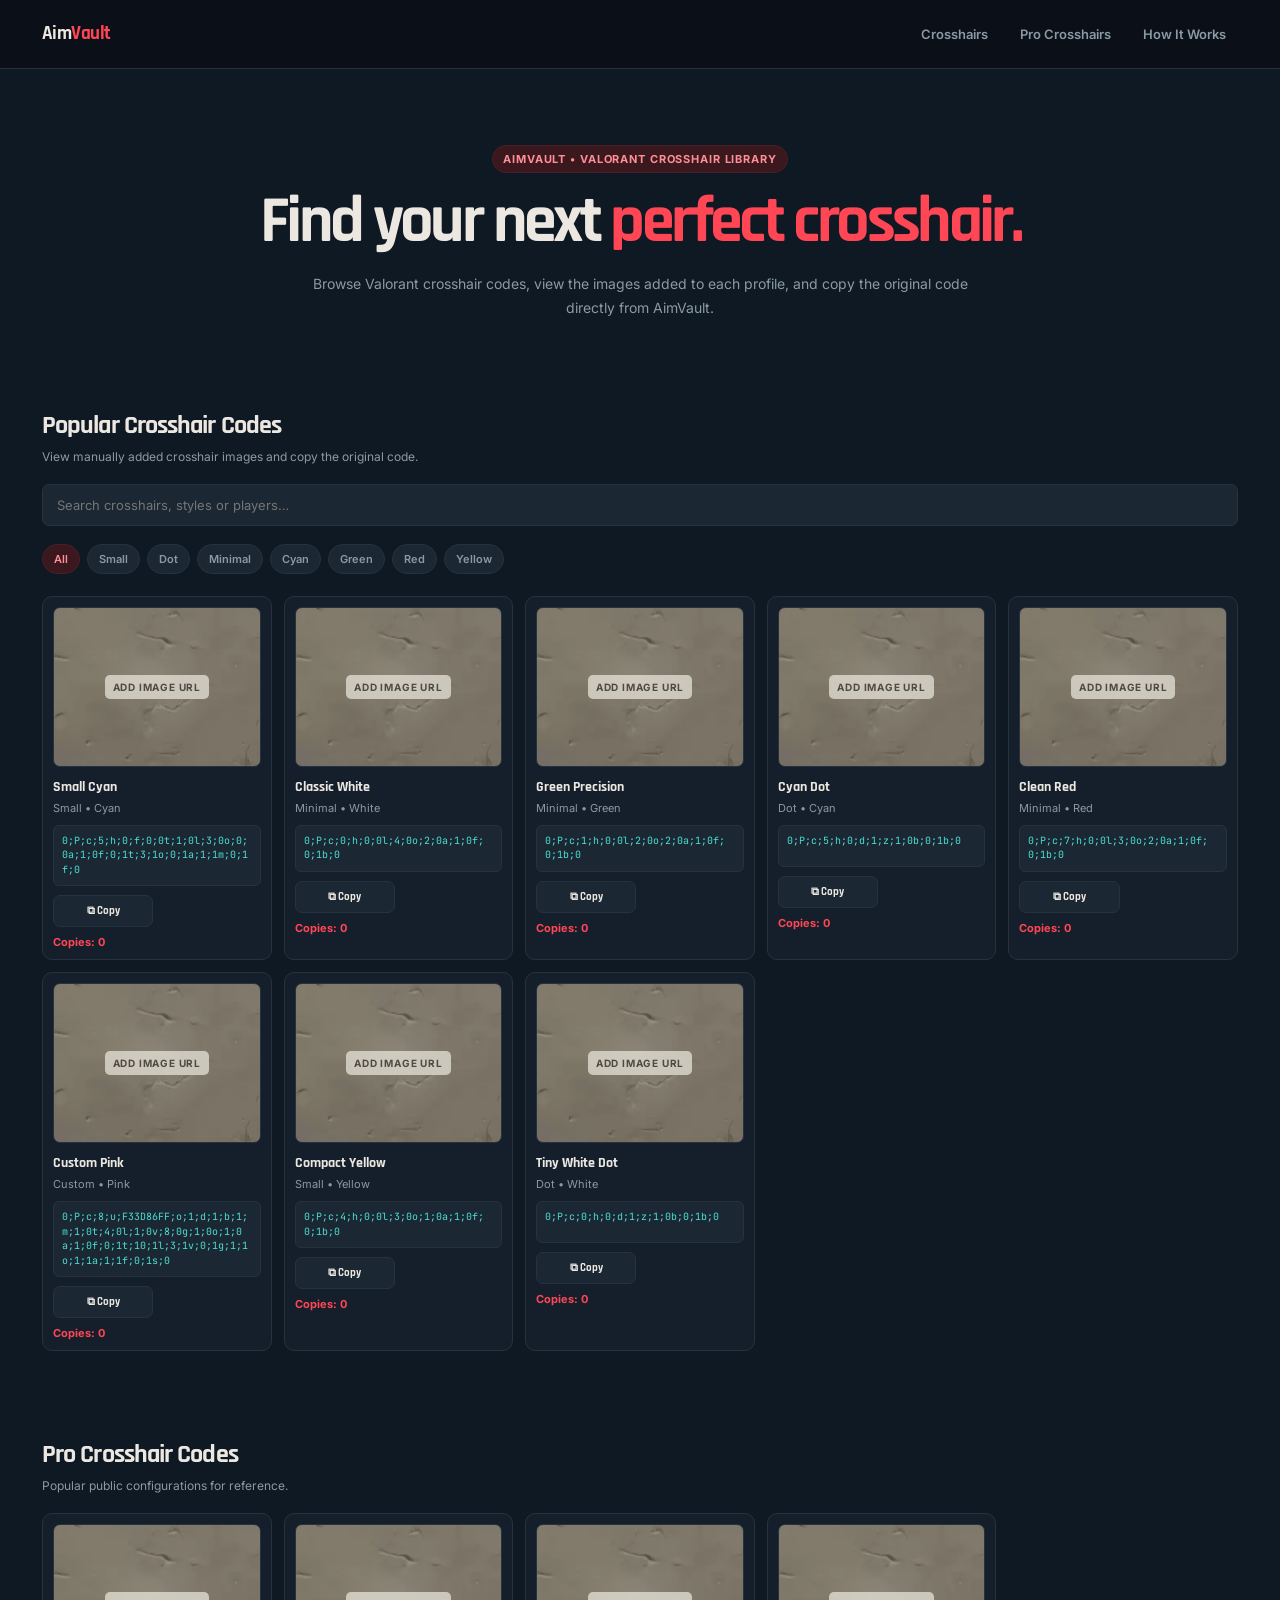
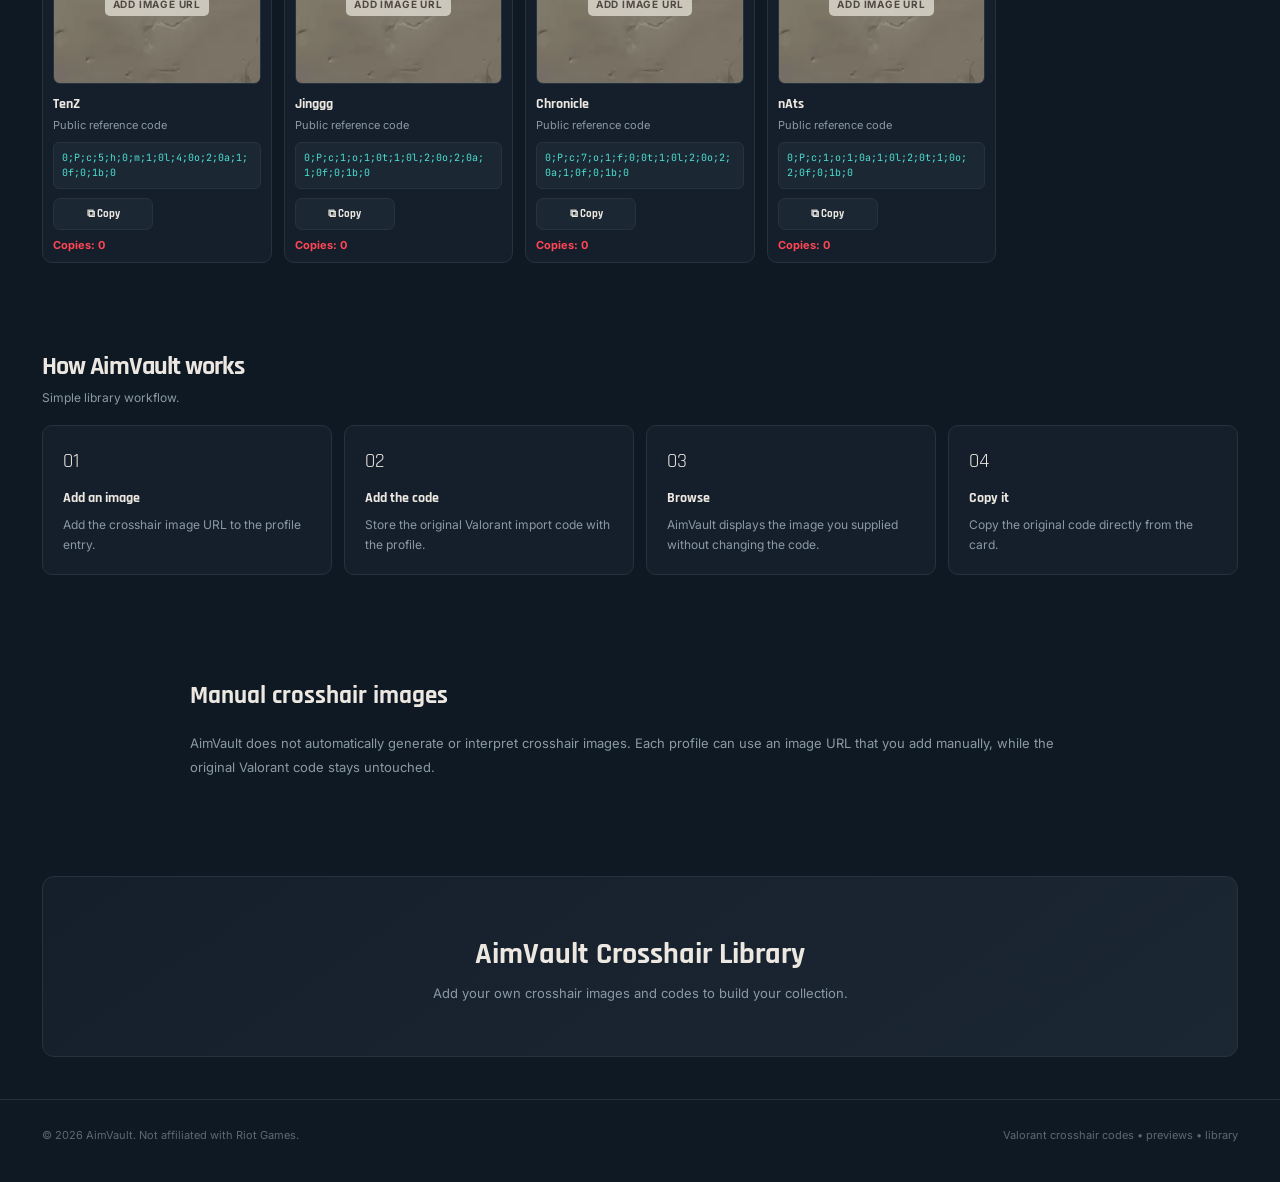
==== index.html @ d398e065 "Add files via upload" ====
<!DOCTYPE html>
<html lang="en">
<head>
<meta charset="UTF-8">
<meta name="viewport" content="width=device-width, initial-scale=1.0">
<title>AimVault — Valorant Crosshair Codes</title>
<meta name="description" content="AimVault — browse Valorant crosshair codes, images and pro crosshair references.">
<meta name="robots" content="index,follow">
<link rel="preconnect" href="https://fonts.googleapis.com">
<link href="https://fonts.googleapis.com/css2?family=Rajdhani:wght@400;500;600;700&family=Inter:wght@400;500;600;700;800&family=JetBrains+Mono:wght@400;500;700&display=swap" rel="stylesheet">
<style>
:root{--bg:#0f1923;--panel:#151f2b;--panel2:#1b2733;--border:#26333f;--text:#ece8e1;--dim:#8a9aa5;--red:#ff4655;--red2:#ff5b68;--redsoft:#3b171e;--green:#4ce0d2}
*{box-sizing:border-box}html{scroll-behavior:smooth}body{margin:0;background:radial-gradient(900px 600px at 10% -10%,#10192a 0%,transparent 55%),var(--bg);color:var(--text);font-family:Rajdhani,sans-serif;line-height:1.5}a{text-decoration:none;color:inherit}.wrap{max-width:1240px;margin:auto;padding:0 22px}
header{position:sticky;top:0;z-index:50;background:rgba(10,15,24,.9);backdrop-filter:blur(14px);border-bottom:1px solid var(--border)}.nav{height:68px;display:flex;align-items:center;justify-content:space-between;gap:20px}.logo{font-weight:800;font-size:19px;letter-spacing:-.03em}.logo span{color:var(--red)}.navlinks{display:flex;gap:8px}.navlinks a{font:600 13px Inter;color:var(--dim);padding:9px 12px;border-radius:7px}.navlinks a:hover{color:var(--text);background:var(--panel)}
.btn{display:inline-flex;align-items:center;justify-content:center;gap:7px;border-radius:7px;padding:10px 15px;font:700 13px Rajdhani;border:1px solid var(--border);cursor:pointer}.btn-red{background:var(--red);color:#fff;border-color:var(--red)}.btn-red:hover{background:var(--red2)}.btn-dark{background:var(--panel2);color:var(--text)}.btn-dark:hover{border-color:#526170}
.hero{padding:76px 0 44px;text-align:center}.eyebrow{display:inline-block;padding:6px 10px;border-radius:999px;background:var(--redsoft);border:1px solid #4a1e26;color:#ff8f97;font:700 11px Inter;text-transform:uppercase;letter-spacing:.08em;margin-bottom:16px}.hero h1{font-size:clamp(38px,6vw,66px);line-height:1.02;letter-spacing:-.055em;margin:0 auto 16px;max-width:900px}.hero h1 span{color:var(--red)}.hero p{max-width:700px;margin:0 auto;color:var(--dim);font:14px/1.7 Inter}
.section{padding:42px 0}.section-head{display:flex;align-items:end;justify-content:space-between;gap:20px;margin-bottom:20px}.section-head h2{font-size:26px;letter-spacing:-.035em;margin:0}.section-head p{margin:4px 0 0;color:var(--dim);font:12px Inter}.panel{background:var(--panel);border:1px solid var(--border);border-radius:10px}

.searchbar{display:flex;gap:10px;margin-bottom:18px}.searchbar input{flex:1;background:var(--panel2);border:1px solid var(--border);color:var(--text);border-radius:7px;padding:12px 14px;font:13px Inter;outline:none}.searchbar input:focus{border-color:#526170}.filters{display:flex;gap:7px;flex-wrap:wrap;margin-bottom:22px}.filter{border:1px solid var(--border);background:var(--panel2);color:var(--dim);border-radius:999px;padding:7px 11px;font:600 11px Inter;cursor:pointer}.filter.active,.filter:hover{background:var(--redsoft);color:#ff8f97;border-color:#4a1e26}.grid{display:grid;grid-template-columns:repeat(5,1fr);gap:12px}.card{padding:10px;min-width:0}.preview{height:160px;border-radius:7px;background-color:#aaa;display:flex;align-items:center;justify-content:center;margin-bottom:10px;position:relative;overflow:hidden;border:1px solid var(--border);background-image:url('default.webp');background-size:cover;background-position:center;background-repeat:repeat}.preview::after{content:'';position:absolute;inset:0;background:radial-gradient(circle at center,rgba(255,255,255,.08),transparent 45%);pointer-events:none}.preview img{position:relative;z-index:1;width:auto;height:auto;max-width:100%;max-height:100%;object-fit:contain;display:block;image-rendering:pixelated;filter:none}.preview .image-placeholder{position:relative;z-index:2;font:700 10px Inter;color:#4f4a43;letter-spacing:.08em;text-transform:uppercase;background:rgba(235,230,220,.72);padding:6px 8px;border-radius:5px}.xhair{position:relative;width:38px;height:38px}.xhair span{position:absolute;background:#fff}.xhair .u{width:3px;height:13px;left:18px;top:0}.xhair .d{width:3px;height:13px;left:18px;bottom:0}.xhair .l{width:13px;height:3px;left:0;top:18px}.xhair .r{width:13px;height:3px;right:0;top:18px}.xhair .dot{display:none;position:absolute;width:5px;height:5px;border-radius:50%;left:16.5px;top:16.5px}.xhair.cyan span{background:#00ffff}.xhair.green span{background:#00ff00}.xhair.red span{background:#ff3344}.xhair.yellow span{background:#ffff00}.xhair.cyan .dot,.xhair.green .dot,.xhair.red .dot,.xhair.yellow .dot{background:currentColor}.xhair.dot .dot{display:block}.xhair.thick span{transform:scale(1.35)}.xhair.circle{border:3px solid #fff;border-radius:50%;width:24px;height:24px}.xhair.circle span{display:none}.card h3{font-size:14px;margin:0 0 3px}.meta{font:11px Inter;color:var(--dim);margin-bottom:10px}.code{display:block;background:var(--panel2);border:1px solid var(--border);border-radius:6px;color:var(--green);font:10px/1.45 JetBrains Mono;padding:8px;min-height:42px;word-break:break-all;margin-bottom:9px}.card-actions{display:grid;grid-template-columns:1fr 1fr;gap:7px}.card-actions button{width:100%;padding:8px 6px;font-size:11px}.copy-count{margin-top:8px;color:var(--red);font:700 11px Inter}.empty{grid-column:1/-1;padding:35px;text-align:center;color:var(--dim)}
.features{display:grid;grid-template-columns:repeat(4,1fr);gap:12px}.feature{padding:20px}.feature-icon{font-size:20px;margin-bottom:12px}.feature h3{font-size:14px;margin:0 0 6px}.feature p{font:12px/1.6 Inter;color:var(--dim);margin:0}.info{max-width:900px;margin:auto;color:var(--dim);font:13px/1.8 Inter}.info h2{color:var(--text);font:700 25px Rajdhani}.final{text-align:center;padding:55px 20px;border:1px solid var(--border);background:linear-gradient(145deg,var(--panel),var(--panel2));border-radius:12px}.final h2{font-size:30px;margin:0 0 8px}.final p{color:var(--dim);font:13px Inter;margin:0}.footer{border-top:1px solid var(--border);padding:28px 0 40px;color:#5a6a75;font:11px Inter}.footer-row{display:flex;justify-content:space-between;gap:20px;flex-wrap:wrap}.toast{position:fixed;bottom:22px;left:50%;transform:translateX(-50%) translateY(20px);background:#111a27;border:1px solid var(--border);padding:10px 14px;border-radius:7px;color:var(--text);font:12px Inter;opacity:0;pointer-events:none;transition:.2s;z-index:100}.toast.show{opacity:1;transform:translateX(-50%) translateY(0)}

@media(max-width:1000px){.grid{grid-template-columns:repeat(3,1fr)}.features{grid-template-columns:repeat(2,1fr)}}@media(max-width:760px){.navlinks{display:none}.grid{grid-template-columns:repeat(2,1fr)}.code-input-row{flex-direction:column}.section{padding:35px 0}}@media(max-width:500px){.wrap{padding:0 14px}.grid,.features{grid-template-columns:1fr}.hero h1{font-size:40px}.card-actions{grid-template-columns:1fr}.parsed-grid{grid-template-columns:1fr}}
</style>
</head>
<body>
<header><div class="wrap nav"><a class="logo" href="./">Aim<span>Vault</span></a><nav class="navlinks"><a href="#crosshairs">Crosshairs</a><a href="#pros">Pro Crosshairs</a><a href="#how">How It Works</a></nav></div></header>
<main>
<section class="hero"><div class="wrap"><div class="eyebrow">AimVault • Valorant Crosshair Library</div><h1>Find your next <span>perfect crosshair.</span></h1><p>Browse Valorant crosshair codes, view the images added to each profile, and copy the original code directly from AimVault.</p></div></section>

<section class="section" id="crosshairs"><div class="wrap"><div class="section-head"><div><h2>Popular Crosshair Codes</h2><p>View manually added crosshair images and copy the original code.</p></div></div><div class="searchbar"><input id="search" type="search" placeholder="Search crosshairs, styles or players…"></div><div class="filters" id="filters"></div><div class="grid" id="crosshairGrid"></div></div></section>
<section class="section" id="pros"><div class="wrap"><div class="section-head"><div><h2>Pro Crosshair Codes</h2><p>Popular public configurations for reference.</p></div></div><div class="grid" id="proGrid"></div></div></section>
<section class="section" id="how"><div class="wrap"><div class="section-head"><div><h2>How AimVault works</h2><p>Simple library workflow.</p></div></div><div class="features"><div class="panel feature"><div class="feature-icon">01</div><h3>Add an image</h3><p>Add the crosshair image URL to the profile entry.</p></div><div class="panel feature"><div class="feature-icon">02</div><h3>Add the code</h3><p>Store the original Valorant import code with the profile.</p></div><div class="panel feature"><div class="feature-icon">03</div><h3>Browse</h3><p>AimVault displays the image you supplied without changing the code.</p></div><div class="panel feature"><div class="feature-icon">04</div><h3>Copy it</h3><p>Copy the original code directly from the card.</p></div></div></div></section>
<section class="section"><div class="wrap"><div class="info"><h2>Manual crosshair images</h2><p>AimVault does not automatically generate or interpret crosshair images. Each profile can use an image URL that you add manually, while the original Valorant code stays untouched.</p></div></div></section>
<section class="section"><div class="wrap"><div class="final"><h2>AimVault Crosshair Library</h2><p>Add your own crosshair images and codes to build your collection.</p></div></div></section>
</main>
<footer class="footer"><div class="wrap footer-row"><div>© <span id="year"></span> AimVault. Not affiliated with Riot Games.</div><div>Valorant crosshair codes • previews • library</div></div></footer> <div class="toast" id="toast"></div>
<script>
const crosshairs=[
{name:'Small Cyan',category:'Small • Cyan',color:'cyan',image:'',code:'0;P;c;5;h;0;f;0;0t;1;0l;3;0o;0;0a;1;0f;0;1t;3;1o;0;1a;1;1m;0;1f;0'},
{name:'Classic White',category:'Minimal • White',color:'white',image:'',code:'0;P;c;0;h;0;0l;4;0o;2;0a;1;0f;0;1b;0'},
{name:'Green Precision',category:'Minimal • Green',color:'green',image:'',code:'0;P;c;1;h;0;0l;2;0o;2;0a;1;0f;0;1b;0'},
{name:'Cyan Dot',category:'Dot • Cyan',color:'cyan',image:'',code:'0;P;c;5;h;0;d;1;z;1;0b;0;1b;0'},
{name:'Clean Red',category:'Minimal • Red',color:'red',image:'',code:'0;P;c;7;h;0;0l;3;0o;2;0a;1;0f;0;1b;0'},
{name:'Custom Pink',category:'Custom • Pink',color:'pink',image:'',code:'0;P;c;8;u;F33D86FF;o;1;d;1;b;1;m;1;0t;4;0l;1;0v;8;0g;1;0o;1;0a;1;0f;0;1t;10;1l;3;1v;0;1g;1;1o;1;1a;1;1f;0;1s;0'},
{name:'Compact Yellow',category:'Small • Yellow',color:'yellow',image:'',code:'0;P;c;4;h;0;0l;3;0o;1;0a;1;0f;0;1b;0'},
{name:'Tiny White Dot',category:'Dot • White',color:'white',image:'',code:'0;P;c;0;h;0;d;1;z;1;0b;0;1b;0'}
];
const pros=[
{name:'TenZ',meta:'Public reference code',color:'cyan',image:'',code:'0;P;c;5;h;0;m;1;0l;4;0o;2;0a;1;0f;0;1b;0'},
{name:'Jinggg',meta:'Public reference code',color:'green',image:'',code:'0;P;c;1;o;1;0t;1;0l;2;0o;2;0a;1;0f;0;1b;0'},
{name:'Chronicle',meta:'Public reference code',color:'white',image:'',code:'0;P;c;7;o;1;f;0;0t;1;0l;2;0o;2;0a;1;0f;0;1b;0'},
{name:'nAts',meta:'Public reference code',color:'green',image:'',code:'0;P;c;1;o;1;0a;1;0l;2;0t;1;0o;2;0f;0;1b;0'}
];
const filters=['All','Small','Dot','Minimal','Cyan','Green','Red','Yellow'];let active='All';
const PREVIEW_BACKGROUND='default.webp';
const COPY_KEY='aimvault-copy-counts-v2';
let copyCounts=JSON.parse(localStorage.getItem(COPY_KEY)||'{}');
function countKey(code){return btoa(unescape(encodeURIComponent(code))).replace(/=+$/,'')}
function miniPreview(item){const img=item.image?`<img src="${item.image}" alt="${item.name} crosshair" loading="lazy" draggable="false">`:`<div class="image-placeholder">Add image URL</div>`;return `<div class="preview">${img}</div>`}
function card(item){const key=countKey(item.code);const count=copyCounts[key]||0;return `<article class="panel card">${miniPreview(item)}<h3>${item.name}</h3><div class="meta">${item.category||item.meta}</div><code class="code">${item.code}</code><div class="card-actions"><button class="btn btn-dark copy" data-code="${encodeURIComponent(item.code)}">⧉ Copy</button></div><div class="copy-count">Copies: ${count}</div></article>`}
function render(){const q=document.getElementById('search').value.toLowerCase();const list=crosshairs.filter(x=>(active==='All'||(x.category+' '+x.color).toLowerCase().includes(active.toLowerCase()))&&(x.name+' '+x.category+' '+x.color).toLowerCase().includes(q));document.getElementById('crosshairGrid').innerHTML=list.length?list.map(card).join(''):'<div class="panel empty">No crosshairs found.</div>';document.getElementById('proGrid').innerHTML=pros.map(card).join('');document.getElementById('filters').innerHTML=filters.map(x=>`<button class="filter ${x===active?'active':''}" data-filter="${x}">${x}</button>`).join('')}
function toast(m){const t=document.getElementById('toast');t.textContent=m;t.classList.add('show');clearTimeout(window.__t);window.__t=setTimeout(()=>t.classList.remove('show'),1600)}
async function copyCode(code){const key=countKey(code);try{await navigator.clipboard.writeText(code);copyCounts[key]=(copyCounts[key]||0)+1;localStorage.setItem(COPY_KEY,JSON.stringify(copyCounts));render();toast('Code copied.')}catch(e){window.prompt('Copy code:',code)}}
document.addEventListener('click',e=>{const f=e.target.closest('[data-filter]');if(f){active=f.dataset.filter;render();return}const c=e.target.closest('.copy');if(c){copyCode(decodeURIComponent(c.dataset.code));return}});
document.getElementById('search').addEventListener('input',render);document.getElementById('year').textContent=new Date().getFullYear();render();
</script>
</body>
</html>
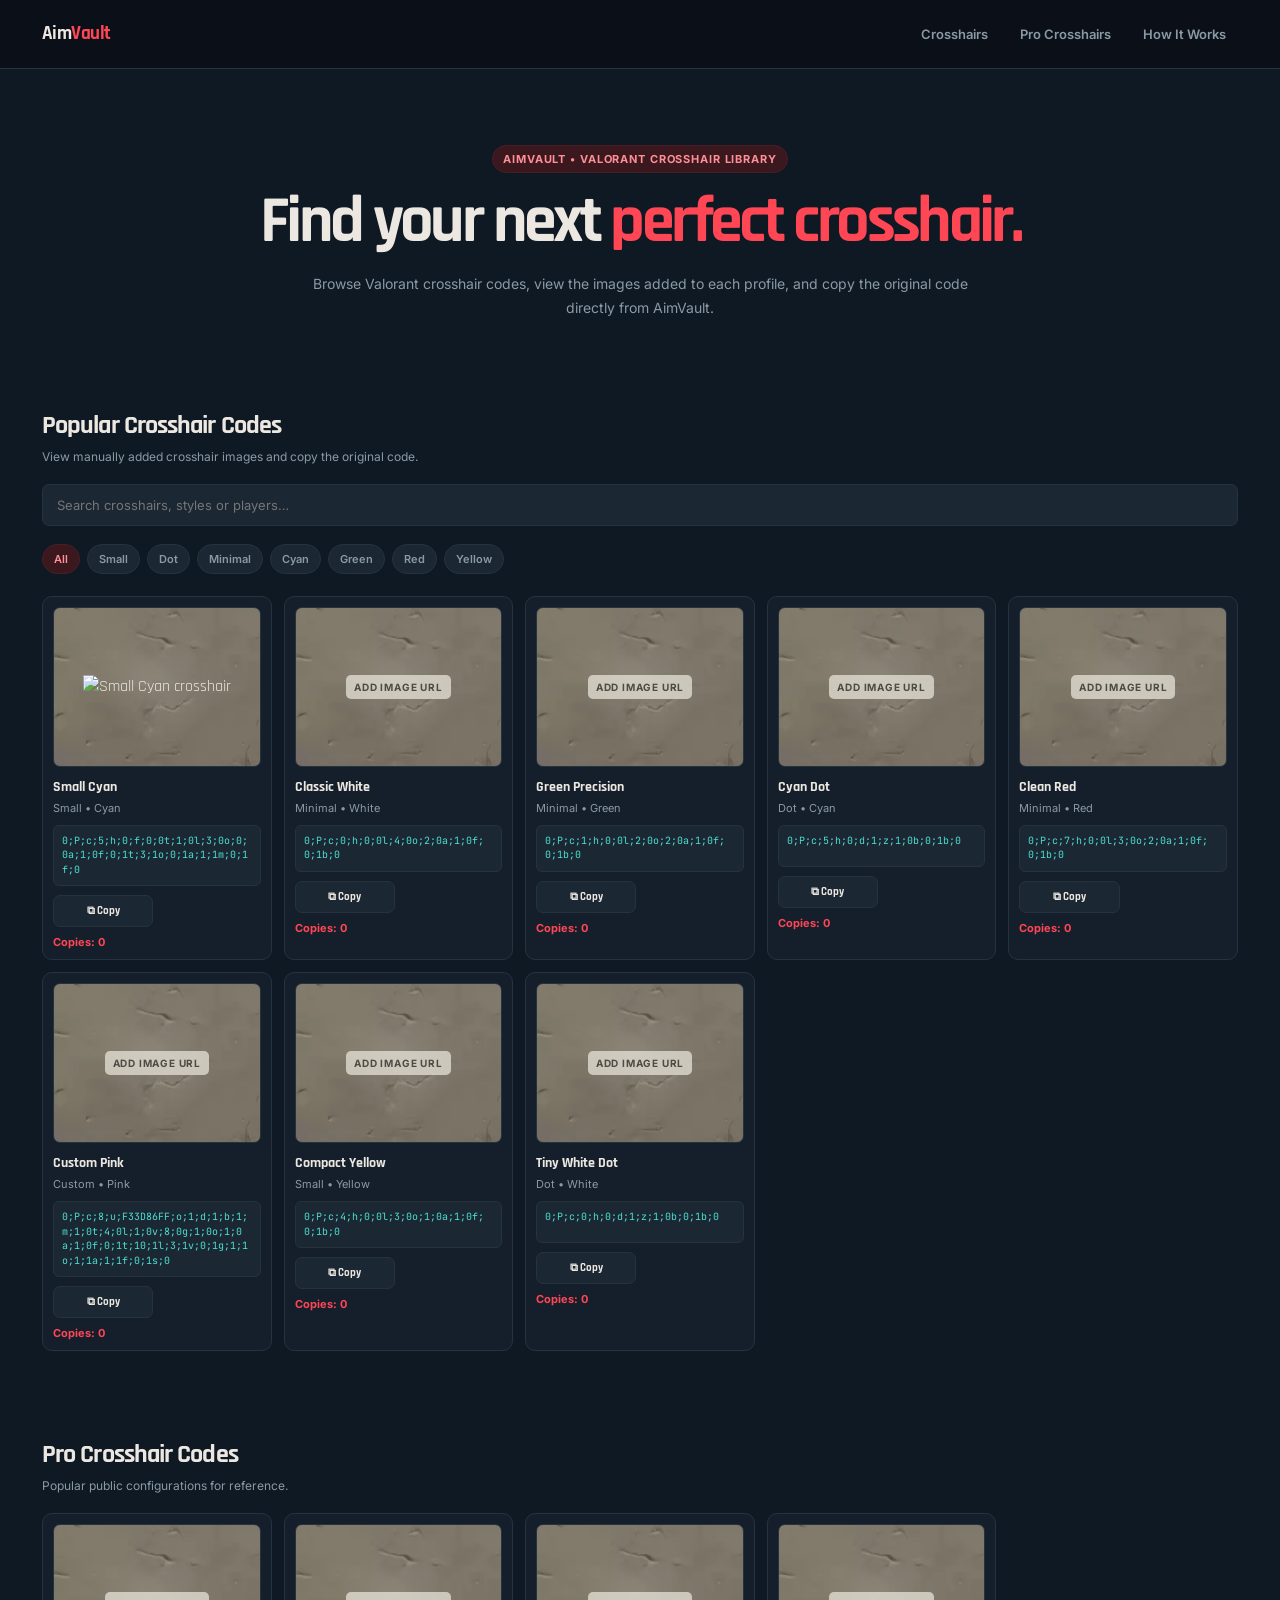
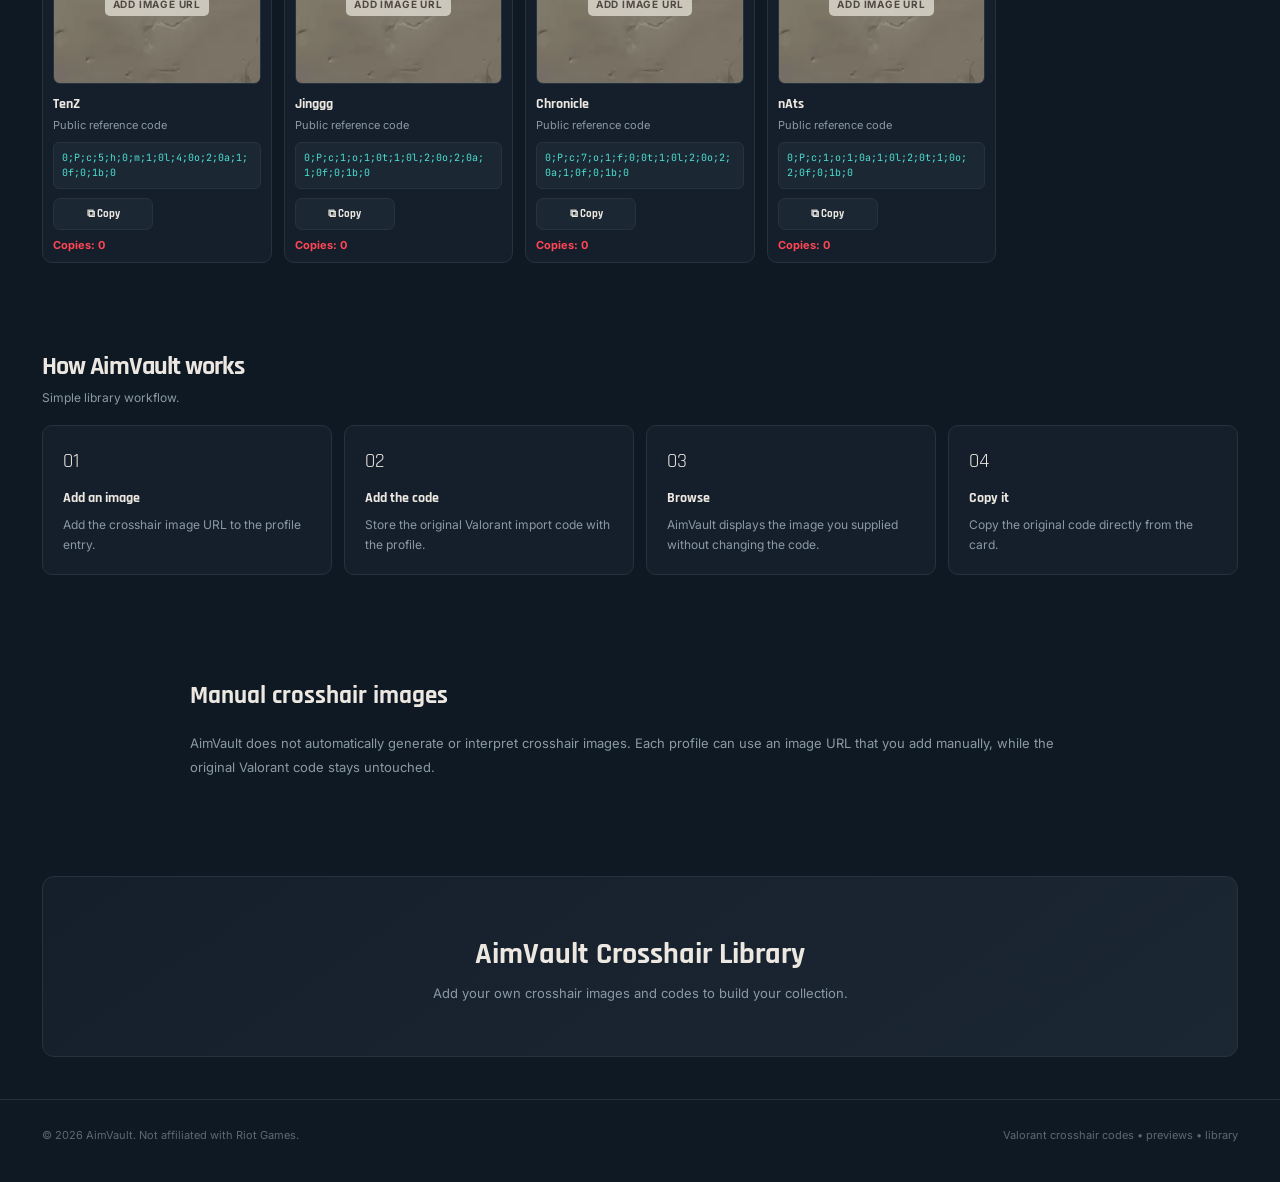
==== commit 6b05ed85: "Update index.html" ====
--- a/index.html
+++ b/index.html
@@ -36,7 +36,7 @@
 <footer class="footer"><div class="wrap footer-row"><div>© <span id="year"></span> AimVault. Not affiliated with Riot Games.</div><div>Valorant crosshair codes • previews • library</div></div></footer> <div class="toast" id="toast"></div>
 <script>
 const crosshairs=[
-{name:'Small Cyan',category:'Small • Cyan',color:'cyan',image:'',code:'0;P;c;5;h;0;f;0;0t;1;0l;3;0o;0;0a;1;0f;0;1t;3;1o;0;1a;1;1m;0;1f;0'},
+{name:'Small Cyan',category:'Small • Cyan',color:'cyan',image:'https://cdn.phototourl.com/free/2026-08-31-8beddda9-408d-4ff3-b5d0-b315f5d99cf5.png',code:'0;P;c;5;h;0;f;0;0t;1;0l;3;0o;0;0a;1;0f;0;1t;3;1o;0;1a;1;1m;0;1f;0'},
 {name:'Classic White',category:'Minimal • White',color:'white',image:'',code:'0;P;c;0;h;0;0l;4;0o;2;0a;1;0f;0;1b;0'},
 {name:'Green Precision',category:'Minimal • Green',color:'green',image:'',code:'0;P;c;1;h;0;0l;2;0o;2;0a;1;0f;0;1b;0'},
 {name:'Cyan Dot',category:'Dot • Cyan',color:'cyan',image:'',code:'0;P;c;5;h;0;d;1;z;1;0b;0;1b;0'},
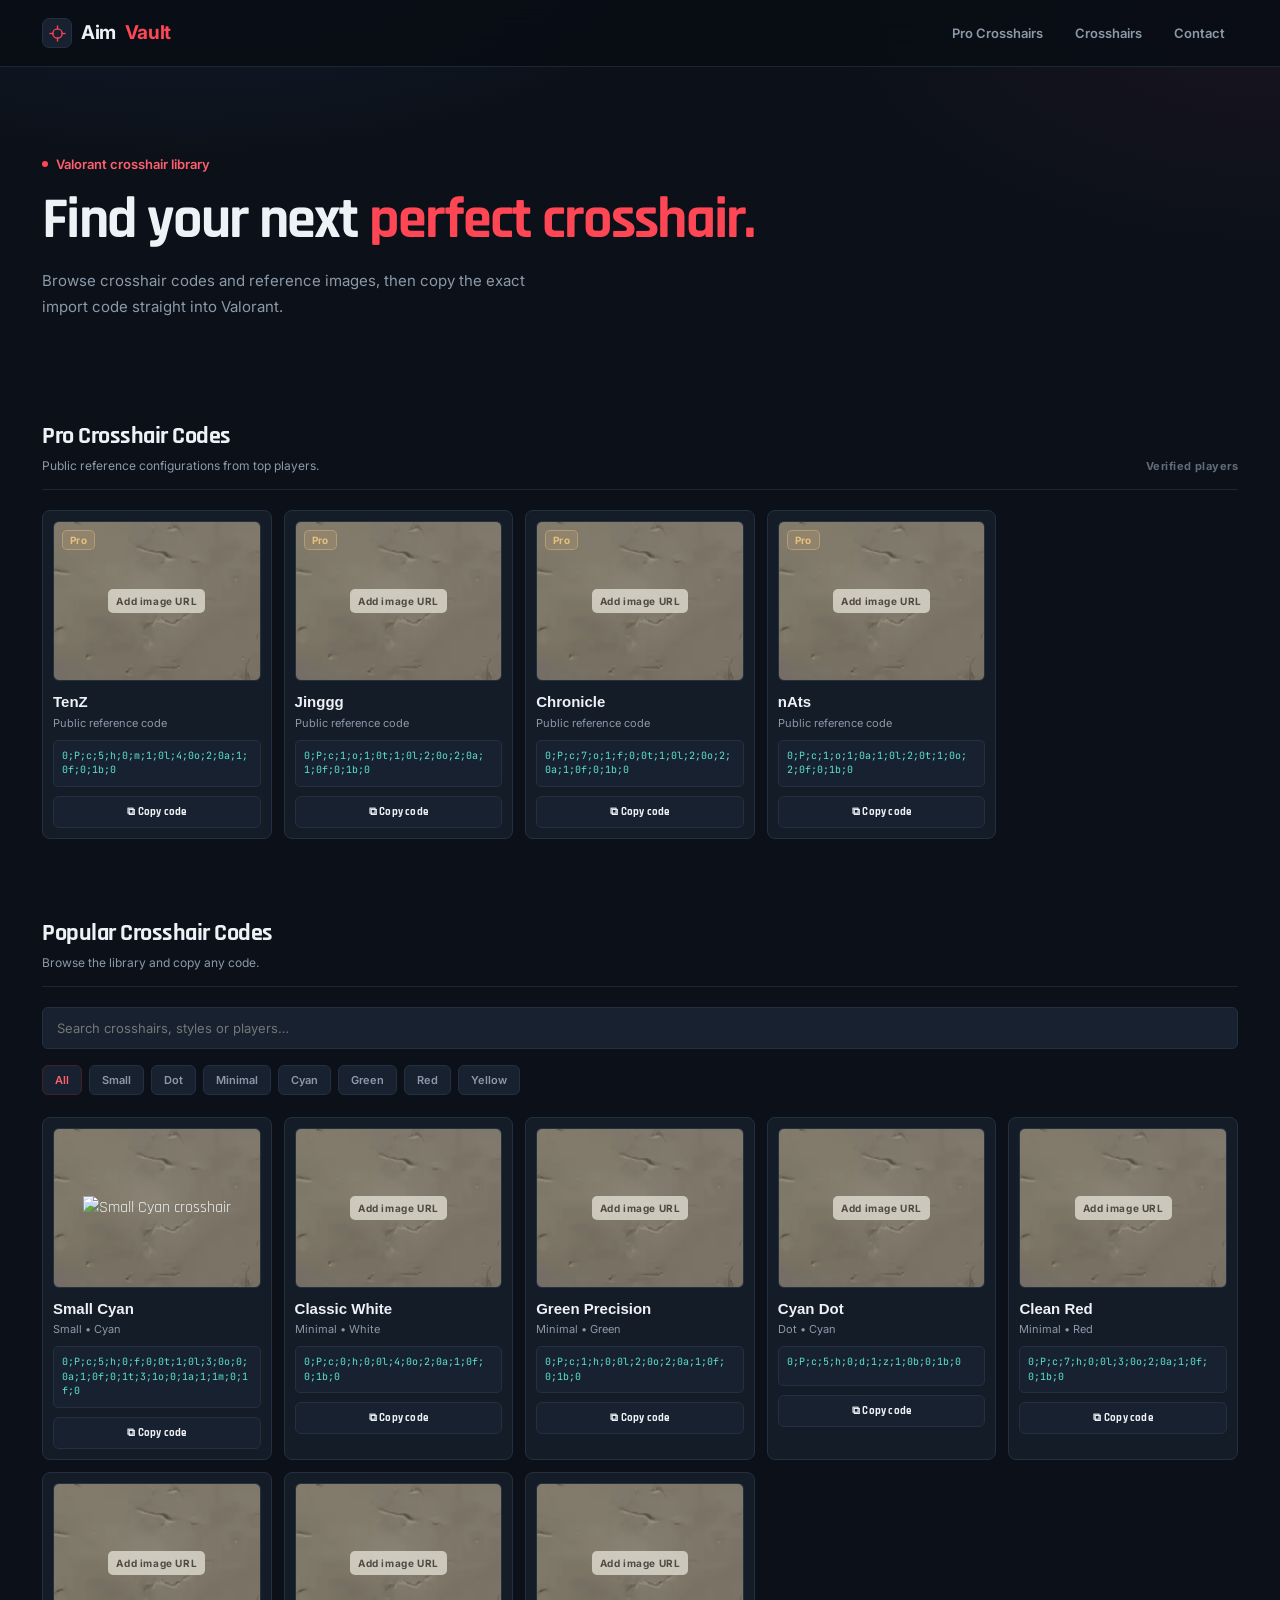
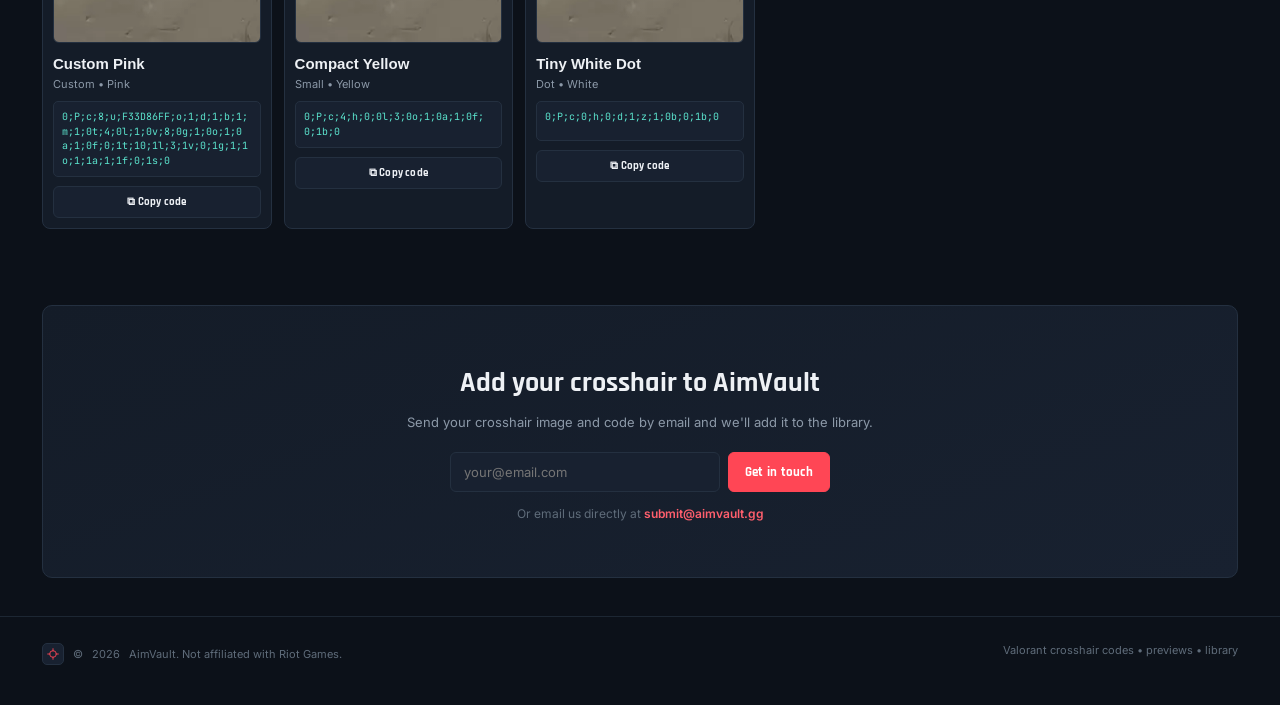
==== commit b2501ca4: "Update index.html" ====
--- a/index.html
+++ b/index.html
@@ -8,32 +8,140 @@
 <meta name="robots" content="index,follow">
 <link rel="preconnect" href="https://fonts.googleapis.com">
 <link href="https://fonts.googleapis.com/css2?family=Rajdhani:wght@400;500;600;700&family=Inter:wght@400;500;600;700;800&family=JetBrains+Mono:wght@400;500;700&display=swap" rel="stylesheet">
+<link rel="icon" type="image/svg+xml" href="data:image/svg+xml,%3Csvg xmlns='http://www.w3.org/2000/svg' viewBox='0 0 40 40'%3E%3Crect width='40' height='40' rx='8' fill='%230c1119'/%3E%3Ccircle cx='20' cy='20' r='11' fill='none' stroke='%23ff4655' stroke-width='2.4'/%3E%3Cline x1='20' y1='2' x2='20' y2='11' stroke='%23ff4655' stroke-width='2.4'/%3E%3Cline x1='20' y1='29' x2='20' y2='38' stroke='%23ff4655' stroke-width='2.4'/%3E%3Cline x1='2' y1='20' x2='11' y2='20' stroke='%23ff4655' stroke-width='2.4'/%3E%3Cline x1='29' y1='20' x2='38' y2='20' stroke='%23ff4655' stroke-width='2.4'/%3E%3C/svg%3E">
 <style>
-:root{--bg:#0f1923;--panel:#151f2b;--panel2:#1b2733;--border:#26333f;--text:#ece8e1;--dim:#8a9aa5;--red:#ff4655;--red2:#ff5b68;--redsoft:#3b171e;--green:#4ce0d2}
-*{box-sizing:border-box}html{scroll-behavior:smooth}body{margin:0;background:radial-gradient(900px 600px at 10% -10%,#10192a 0%,transparent 55%),var(--bg);color:var(--text);font-family:Rajdhani,sans-serif;line-height:1.5}a{text-decoration:none;color:inherit}.wrap{max-width:1240px;margin:auto;padding:0 22px}
-header{position:sticky;top:0;z-index:50;background:rgba(10,15,24,.9);backdrop-filter:blur(14px);border-bottom:1px solid var(--border)}.nav{height:68px;display:flex;align-items:center;justify-content:space-between;gap:20px}.logo{font-weight:800;font-size:19px;letter-spacing:-.03em}.logo span{color:var(--red)}.navlinks{display:flex;gap:8px}.navlinks a{font:600 13px Inter;color:var(--dim);padding:9px 12px;border-radius:7px}.navlinks a:hover{color:var(--text);background:var(--panel)}
-.btn{display:inline-flex;align-items:center;justify-content:center;gap:7px;border-radius:7px;padding:10px 15px;font:700 13px Rajdhani;border:1px solid var(--border);cursor:pointer}.btn-red{background:var(--red);color:#fff;border-color:var(--red)}.btn-red:hover{background:var(--red2)}.btn-dark{background:var(--panel2);color:var(--text)}.btn-dark:hover{border-color:#526170}
-.hero{padding:76px 0 44px;text-align:center}.eyebrow{display:inline-block;padding:6px 10px;border-radius:999px;background:var(--redsoft);border:1px solid #4a1e26;color:#ff8f97;font:700 11px Inter;text-transform:uppercase;letter-spacing:.08em;margin-bottom:16px}.hero h1{font-size:clamp(38px,6vw,66px);line-height:1.02;letter-spacing:-.055em;margin:0 auto 16px;max-width:900px}.hero h1 span{color:var(--red)}.hero p{max-width:700px;margin:0 auto;color:var(--dim);font:14px/1.7 Inter}
-.section{padding:42px 0}.section-head{display:flex;align-items:end;justify-content:space-between;gap:20px;margin-bottom:20px}.section-head h2{font-size:26px;letter-spacing:-.035em;margin:0}.section-head p{margin:4px 0 0;color:var(--dim);font:12px Inter}.panel{background:var(--panel);border:1px solid var(--border);border-radius:10px}
+:root{
+  --bg:#0c1119;
+  --bg2:#0f1622;
+  --panel:#141c28;
+  --panel2:#182130;
+  --border:#243040;
+  --border-soft:#1d2733;
+  --text:#eef1f5;
+  --dim:#8c99a8;
+  --dim2:#5f6c7a;
+  --accent:#ff4655;
+  --accent2:#ff5f6d;
+  --accent-soft:#2d1620;
+  --gold:#e8c07d;
+  --green:#5be3cd;
+}
+*{box-sizing:border-box}
+html{scroll-behavior:smooth}
+body{margin:0;background:
+  radial-gradient(1100px 620px at 15% -8%, #16233a 0%, transparent 55%),
+  radial-gradient(900px 500px at 100% 0%, #1a1420 0%, transparent 50%),
+  var(--bg);
+  color:var(--text);font-family:Rajdhani,sans-serif;line-height:1.5;
+  -webkit-font-smoothing:antialiased;
+}
+a{text-decoration:none;color:inherit}
+.wrap{max-width:1240px;margin:auto;padding:0 22px}
 
-.searchbar{display:flex;gap:10px;margin-bottom:18px}.searchbar input{flex:1;background:var(--panel2);border:1px solid var(--border);color:var(--text);border-radius:7px;padding:12px 14px;font:13px Inter;outline:none}.searchbar input:focus{border-color:#526170}.filters{display:flex;gap:7px;flex-wrap:wrap;margin-bottom:22px}.filter{border:1px solid var(--border);background:var(--panel2);color:var(--dim);border-radius:999px;padding:7px 11px;font:600 11px Inter;cursor:pointer}.filter.active,.filter:hover{background:var(--redsoft);color:#ff8f97;border-color:#4a1e26}.grid{display:grid;grid-template-columns:repeat(5,1fr);gap:12px}.card{padding:10px;min-width:0}.preview{height:160px;border-radius:7px;background-color:#aaa;display:flex;align-items:center;justify-content:center;margin-bottom:10px;position:relative;overflow:hidden;border:1px solid var(--border);background-image:url('default.webp');background-size:cover;background-position:center;background-repeat:repeat}.preview::after{content:'';position:absolute;inset:0;background:radial-gradient(circle at center,rgba(255,255,255,.08),transparent 45%);pointer-events:none}.preview img{position:relative;z-index:1;width:auto;height:auto;max-width:100%;max-height:100%;object-fit:contain;display:block;image-rendering:pixelated;filter:none}.preview .image-placeholder{position:relative;z-index:2;font:700 10px Inter;color:#4f4a43;letter-spacing:.08em;text-transform:uppercase;background:rgba(235,230,220,.72);padding:6px 8px;border-radius:5px}.xhair{position:relative;width:38px;height:38px}.xhair span{position:absolute;background:#fff}.xhair .u{width:3px;height:13px;left:18px;top:0}.xhair .d{width:3px;height:13px;left:18px;bottom:0}.xhair .l{width:13px;height:3px;left:0;top:18px}.xhair .r{width:13px;height:3px;right:0;top:18px}.xhair .dot{display:none;position:absolute;width:5px;height:5px;border-radius:50%;left:16.5px;top:16.5px}.xhair.cyan span{background:#00ffff}.xhair.green span{background:#00ff00}.xhair.red span{background:#ff3344}.xhair.yellow span{background:#ffff00}.xhair.cyan .dot,.xhair.green .dot,.xhair.red .dot,.xhair.yellow .dot{background:currentColor}.xhair.dot .dot{display:block}.xhair.thick span{transform:scale(1.35)}.xhair.circle{border:3px solid #fff;border-radius:50%;width:24px;height:24px}.xhair.circle span{display:none}.card h3{font-size:14px;margin:0 0 3px}.meta{font:11px Inter;color:var(--dim);margin-bottom:10px}.code{display:block;background:var(--panel2);border:1px solid var(--border);border-radius:6px;color:var(--green);font:10px/1.45 JetBrains Mono;padding:8px;min-height:42px;word-break:break-all;margin-bottom:9px}.card-actions{display:grid;grid-template-columns:1fr 1fr;gap:7px}.card-actions button{width:100%;padding:8px 6px;font-size:11px}.copy-count{margin-top:8px;color:var(--red);font:700 11px Inter}.empty{grid-column:1/-1;padding:35px;text-align:center;color:var(--dim)}
-.features{display:grid;grid-template-columns:repeat(4,1fr);gap:12px}.feature{padding:20px}.feature-icon{font-size:20px;margin-bottom:12px}.feature h3{font-size:14px;margin:0 0 6px}.feature p{font:12px/1.6 Inter;color:var(--dim);margin:0}.info{max-width:900px;margin:auto;color:var(--dim);font:13px/1.8 Inter}.info h2{color:var(--text);font:700 25px Rajdhani}.final{text-align:center;padding:55px 20px;border:1px solid var(--border);background:linear-gradient(145deg,var(--panel),var(--panel2));border-radius:12px}.final h2{font-size:30px;margin:0 0 8px}.final p{color:var(--dim);font:13px Inter;margin:0}.footer{border-top:1px solid var(--border);padding:28px 0 40px;color:#5a6a75;font:11px Inter}.footer-row{display:flex;justify-content:space-between;gap:20px;flex-wrap:wrap}.toast{position:fixed;bottom:22px;left:50%;transform:translateX(-50%) translateY(20px);background:#111a27;border:1px solid var(--border);padding:10px 14px;border-radius:7px;color:var(--text);font:12px Inter;opacity:0;pointer-events:none;transition:.2s;z-index:100}.toast.show{opacity:1;transform:translateX(-50%) translateY(0)}
+header{position:sticky;top:0;z-index:50;background:rgba(9,13,20,.86);backdrop-filter:blur(16px);border-bottom:1px solid var(--border-soft)}
+.nav{height:66px;display:flex;align-items:center;justify-content:space-between;gap:20px}
+.logo{display:flex;align-items:center;gap:9px;font-weight:700;font-size:19px;letter-spacing:-.02em;font-family:Inter,sans-serif}
+.logo-mark{width:30px;height:30px;border-radius:7px;background:var(--panel2);border:1px solid var(--border);display:flex;align-items:center;justify-content:center;flex:none}
+.logo em{font-style:normal;color:var(--accent)}
+.navlinks{display:flex;gap:6px}
+.navlinks a{font:600 13px Inter;color:var(--dim);padding:9px 13px;border-radius:6px;transition:color .15s}
+.navlinks a:hover{color:var(--text)}
 
-@media(max-width:1000px){.grid{grid-template-columns:repeat(3,1fr)}.features{grid-template-columns:repeat(2,1fr)}}@media(max-width:760px){.navlinks{display:none}.grid{grid-template-columns:repeat(2,1fr)}.code-input-row{flex-direction:column}.section{padding:35px 0}}@media(max-width:500px){.wrap{padding:0 14px}.grid,.features{grid-template-columns:1fr}.hero h1{font-size:40px}.card-actions{grid-template-columns:1fr}.parsed-grid{grid-template-columns:1fr}}
+.btn{display:inline-flex;align-items:center;justify-content:center;gap:7px;border-radius:6px;padding:10px 16px;font:700 13px Rajdhani;letter-spacing:.02em;border:1px solid var(--border);cursor:pointer;transition:border-color .15s,background .15s}
+.btn-red{background:var(--accent);color:#fff;border-color:var(--accent)}
+.btn-red:hover{background:var(--accent2)}
+.btn-dark{background:var(--panel2);color:var(--text)}
+.btn-dark:hover{border-color:#3a4b5c}
+
+.hero{padding:84px 0 46px}
+.hero-inner{max-width:760px}
+.eyebrow{display:inline-flex;align-items:center;gap:8px;color:var(--accent2);font:600 13px Inter;margin-bottom:18px}
+.eyebrow::before{content:'';width:6px;height:6px;border-radius:50%;background:var(--accent)}
+.hero h1{font-size:clamp(36px,5.2vw,58px);line-height:1.04;letter-spacing:-.03em;margin:0 0 18px;font-weight:700}
+.hero h1 em{font-style:normal;color:var(--accent)}
+.hero p{max-width:520px;color:var(--dim);font:15px/1.7 Inter}
+
+.section{padding:38px 0}
+.section-head{display:flex;align-items:end;justify-content:space-between;gap:20px;margin-bottom:20px;border-bottom:1px solid var(--border-soft);padding-bottom:16px}
+.section-head h2{font-size:24px;letter-spacing:-.02em;margin:0;font-weight:700}
+.section-head p{margin:4px 0 0;color:var(--dim);font:12px Inter}
+.section-tag{font:700 11px Inter;color:var(--dim2);letter-spacing:.04em}
+.panel{background:var(--panel);border:1px solid var(--border);border-radius:8px}
+
+.searchbar{display:flex;gap:10px;margin-bottom:16px}
+.searchbar input{flex:1;background:var(--panel2);border:1px solid var(--border);color:var(--text);border-radius:6px;padding:12px 14px;font:13px Inter;outline:none;transition:border-color .15s}
+.searchbar input:focus{border-color:#3a4b5c}
+.filters{display:flex;gap:7px;flex-wrap:wrap;margin-bottom:22px}
+.filter{border:1px solid var(--border);background:var(--panel2);color:var(--dim);border-radius:6px;padding:7px 12px;font:600 11px Inter;cursor:pointer;transition:border-color .15s,color .15s}
+.filter.active,.filter:hover{color:var(--accent2);border-color:#4a1e26}
+
+.grid{display:grid;grid-template-columns:repeat(5,1fr);gap:12px}
+.card{padding:10px;min-width:0;transition:border-color .15s}
+.card:hover{border-color:#334252}
+.preview{height:160px;border-radius:6px;background-color:#232d3a;display:flex;align-items:center;justify-content:center;margin-bottom:10px;position:relative;overflow:hidden;border:1px solid var(--border);background-image:url('default.webp');background-size:cover;background-position:center;background-repeat:repeat}
+.preview::after{content:'';position:absolute;inset:0;background:radial-gradient(circle at center,rgba(255,255,255,.06),transparent 45%);pointer-events:none}
+.preview img{position:relative;z-index:1;width:auto;height:auto;max-width:100%;max-height:100%;object-fit:contain;display:block;image-rendering:pixelated;filter:none}
+.preview .image-placeholder{position:relative;z-index:2;font:700 10px Inter;color:#4f4a43;letter-spacing:.06em;background:rgba(235,230,220,.72);padding:6px 8px;border-radius:5px}
+.badge-pro{position:absolute;top:8px;left:8px;z-index:2;background:rgba(232,192,125,.14);border:1px solid rgba(232,192,125,.4);color:var(--gold);font:700 10px Inter;padding:3px 7px;border-radius:5px;letter-spacing:.03em}
+.card h3{font-size:15px;margin:0 0 2px;font-weight:600}
+.meta{font:11px Inter;color:var(--dim);margin-bottom:10px}
+.code{display:block;background:var(--panel2);border:1px solid var(--border);border-radius:5px;color:var(--green);font:10px/1.45 JetBrains Mono;padding:8px;min-height:40px;word-break:break-all;margin-bottom:9px}
+.card-actions{display:grid;grid-template-columns:1fr;gap:7px}
+.card-actions button{width:100%;padding:8px 6px;font-size:11px}
+.empty{grid-column:1/-1;padding:35px;text-align:center;color:var(--dim)}
+
+.final{text-align:center;padding:56px 24px;border:1px solid var(--border);background:linear-gradient(160deg,var(--panel) 0%,var(--panel2) 100%);border-radius:10px}
+.final h2{font-size:28px;margin:0 0 10px;font-weight:700}
+.final p{color:var(--dim);font:13px Inter;margin:0 0 22px}
+.final-form{display:flex;gap:8px;max-width:380px;margin:0 auto;justify-content:center}
+.final-form input{flex:1;background:var(--panel2);border:1px solid var(--border);color:var(--text);border-radius:6px;padding:11px 13px;font:13px Inter;outline:none;transition:border-color .15s}
+.final-form input:focus{border-color:#3a4b5c}
+.contact-note{margin-top:14px;color:var(--dim2);font:12px Inter}
+.contact-note a{color:var(--accent2);font-weight:600}
+
+.footer{border-top:1px solid var(--border-soft);padding:26px 0 40px;color:var(--dim2);font:11px Inter}
+.footer-row{display:flex;justify-content:space-between;gap:20px;flex-wrap:wrap}
+
+.toast{position:fixed;bottom:22px;left:50%;transform:translateX(-50%) translateY(20px);background:#111a27;border:1px solid var(--border);padding:10px 14px;border-radius:7px;color:var(--text);font:12px Inter;opacity:0;pointer-events:none;transition:.2s;z-index:100}
+.toast.show{opacity:1;transform:translateX(-50%) translateY(0)}
+
+@media(max-width:1000px){.grid{grid-template-columns:repeat(3,1fr)}.features{grid-template-columns:repeat(2,1fr)}}
+@media(max-width:760px){.navlinks{display:none}.grid{grid-template-columns:repeat(2,1fr)}.section{padding:30px 0}}
+@media(max-width:500px){.wrap{padding:0 14px}.grid,.features{grid-template-columns:1fr}.hero h1{font-size:36px}}
 </style>
 </head>
 <body>
-<header><div class="wrap nav"><a class="logo" href="./">Aim<span>Vault</span></a><nav class="navlinks"><a href="#crosshairs">Crosshairs</a><a href="#pros">Pro Crosshairs</a><a href="#how">How It Works</a></nav></div></header>
+<header><div class="wrap nav"><a class="logo" href="./"><span class="logo-mark"><svg width="17" height="17" viewBox="0 0 40 40" fill="none" xmlns="http://www.w3.org/2000/svg"><circle cx="20" cy="20" r="11" stroke="#ff4655" stroke-width="3"/><line x1="20" y1="1" x2="20" y2="11" stroke="#ff4655" stroke-width="3"/><line x1="20" y1="29" x2="20" y2="39" stroke="#ff4655" stroke-width="3"/><line x1="1" y1="20" x2="11" y2="20" stroke="#ff4655" stroke-width="3"/><line x1="29" y1="20" x2="39" y2="20" stroke="#ff4655" stroke-width="3"/></svg></span>Aim<em>Vault</em></a><nav class="navlinks"><a href="#pros">Pro Crosshairs</a><a href="#crosshairs">Crosshairs</a><a href="#contact">Contact</a></nav></div></header>
 <main>
-<section class="hero"><div class="wrap"><div class="eyebrow">AimVault • Valorant Crosshair Library</div><h1>Find your next <span>perfect crosshair.</span></h1><p>Browse Valorant crosshair codes, view the images added to each profile, and copy the original code directly from AimVault.</p></div></section>
+<section class="hero"><div class="wrap"><div class="hero-inner">
+<div class="eyebrow">Valorant crosshair library</div>
+<h1>Find your next <em>perfect crosshair.</em></h1>
+<p>Browse crosshair codes and reference images, then copy the exact import code straight into Valorant.</p>
+</div></div></section>
 
-<section class="section" id="crosshairs"><div class="wrap"><div class="section-head"><div><h2>Popular Crosshair Codes</h2><p>View manually added crosshair images and copy the original code.</p></div></div><div class="searchbar"><input id="search" type="search" placeholder="Search crosshairs, styles or players…"></div><div class="filters" id="filters"></div><div class="grid" id="crosshairGrid"></div></div></section>
-<section class="section" id="pros"><div class="wrap"><div class="section-head"><div><h2>Pro Crosshair Codes</h2><p>Popular public configurations for reference.</p></div></div><div class="grid" id="proGrid"></div></div></section>
-<section class="section" id="how"><div class="wrap"><div class="section-head"><div><h2>How AimVault works</h2><p>Simple library workflow.</p></div></div><div class="features"><div class="panel feature"><div class="feature-icon">01</div><h3>Add an image</h3><p>Add the crosshair image URL to the profile entry.</p></div><div class="panel feature"><div class="feature-icon">02</div><h3>Add the code</h3><p>Store the original Valorant import code with the profile.</p></div><div class="panel feature"><div class="feature-icon">03</div><h3>Browse</h3><p>AimVault displays the image you supplied without changing the code.</p></div><div class="panel feature"><div class="feature-icon">04</div><h3>Copy it</h3><p>Copy the original code directly from the card.</p></div></div></div></section>
-<section class="section"><div class="wrap"><div class="info"><h2>Manual crosshair images</h2><p>AimVault does not automatically generate or interpret crosshair images. Each profile can use an image URL that you add manually, while the original Valorant code stays untouched.</p></div></div></section>
-<section class="section"><div class="wrap"><div class="final"><h2>AimVault Crosshair Library</h2><p>Add your own crosshair images and codes to build your collection.</p></div></div></section>
+<section class="section" id="pros"><div class="wrap">
+<div class="section-head"><div><h2>Pro Crosshair Codes</h2><p>Public reference configurations from top players.</p></div><span class="section-tag">Verified players</span></div>
+<div class="grid" id="proGrid"></div>
+</div></section>
+
+<section class="section" id="crosshairs"><div class="wrap">
+<div class="section-head"><div><h2>Popular Crosshair Codes</h2><p>Browse the library and copy any code.</p></div></div>
+<div class="searchbar"><input id="search" type="search" placeholder="Search crosshairs, styles or players…"></div>
+<div class="filters" id="filters"></div>
+<div class="grid" id="crosshairGrid"></div>
+</div></section>
+
+<section class="section" id="contact"><div class="wrap"><div class="final">
+<h2>Add your crosshair to AimVault</h2>
+<p>Send your crosshair image and code by email and we'll add it to the library.</p>
+<form class="final-form" onsubmit="event.preventDefault();window.location.href='mailto:submit@aimvault.gg?subject=Crosshair%20submission';">
+<input type="email" placeholder="your@email.com" required>
+<button type="submit" class="btn btn-red">Get in touch</button>
+</form>
+<div class="contact-note">Or email us directly at <a href="mailto:submit@aimvault.gg">submit@aimvault.gg</a></div>
+</div></div></section>
 </main>
-<footer class="footer"><div class="wrap footer-row"><div>© <span id="year"></span> AimVault. Not affiliated with Riot Games.</div><div>Valorant crosshair codes • previews • library</div></div></footer> <div class="toast" id="toast"></div>
+<footer class="footer"><div class="wrap footer-row"><div style="display:flex;align-items:center;gap:9px"><span class="logo-mark" style="width:22px;height:22px;border-radius:5px"><svg width="12" height="12" viewBox="0 0 40 40" fill="none" xmlns="http://www.w3.org/2000/svg"><circle cx="20" cy="20" r="11" stroke="#ff4655" stroke-width="3"/><line x1="20" y1="1" x2="20" y2="11" stroke="#ff4655" stroke-width="3"/><line x1="20" y1="29" x2="20" y2="39" stroke="#ff4655" stroke-width="3"/><line x1="1" y1="20" x2="11" y2="20" stroke="#ff4655" stroke-width="3"/><line x1="29" y1="20" x2="39" y2="20" stroke="#ff4655" stroke-width="3"/></svg></span>© <span id="year"></span> AimVault. Not affiliated with Riot Games.</div><div>Valorant crosshair codes • previews • library</div></div></footer> <div class="toast" id="toast"></div>
 <script>
 const crosshairs=[
 {name:'Small Cyan',category:'Small • Cyan',color:'cyan',image:'https://cdn.phototourl.com/free/2026-08-31-8beddda9-408d-4ff3-b5d0-b315f5d99cf5.png',code:'0;P;c;5;h;0;f;0;0t;1;0l;3;0o;0;0a;1;0f;0;1t;3;1o;0;1a;1;1m;0;1f;0'},
@@ -52,15 +160,11 @@
 {name:'nAts',meta:'Public reference code',color:'green',image:'',code:'0;P;c;1;o;1;0a;1;0l;2;0t;1;0o;2;0f;0;1b;0'}
 ];
 const filters=['All','Small','Dot','Minimal','Cyan','Green','Red','Yellow'];let active='All';
-const PREVIEW_BACKGROUND='default.webp';
-const COPY_KEY='aimvault-copy-counts-v2';
-let copyCounts=JSON.parse(localStorage.getItem(COPY_KEY)||'{}');
-function countKey(code){return btoa(unescape(encodeURIComponent(code))).replace(/=+$/,'')}
-function miniPreview(item){const img=item.image?`<img src="${item.image}" alt="${item.name} crosshair" loading="lazy" draggable="false">`:`<div class="image-placeholder">Add image URL</div>`;return `<div class="preview">${img}</div>`}
-function card(item){const key=countKey(item.code);const count=copyCounts[key]||0;return `<article class="panel card">${miniPreview(item)}<h3>${item.name}</h3><div class="meta">${item.category||item.meta}</div><code class="code">${item.code}</code><div class="card-actions"><button class="btn btn-dark copy" data-code="${encodeURIComponent(item.code)}">⧉ Copy</button></div><div class="copy-count">Copies: ${count}</div></article>`}
-function render(){const q=document.getElementById('search').value.toLowerCase();const list=crosshairs.filter(x=>(active==='All'||(x.category+' '+x.color).toLowerCase().includes(active.toLowerCase()))&&(x.name+' '+x.category+' '+x.color).toLowerCase().includes(q));document.getElementById('crosshairGrid').innerHTML=list.length?list.map(card).join(''):'<div class="panel empty">No crosshairs found.</div>';document.getElementById('proGrid').innerHTML=pros.map(card).join('');document.getElementById('filters').innerHTML=filters.map(x=>`<button class="filter ${x===active?'active':''}" data-filter="${x}">${x}</button>`).join('')}
+function miniPreview(item,isPro){const img=item.image?`<img src="${item.image}" alt="${item.name} crosshair" loading="lazy" draggable="false">`:`<div class="image-placeholder">Add image URL</div>`;const badge=isPro?'<div class="badge-pro">Pro</div>':'';return `<div class="preview">${badge}${img}</div>`}
+function card(item,isPro){return `<article class="panel card">${miniPreview(item,isPro)}<h3>${item.name}</h3><div class="meta">${item.category||item.meta}</div><code class="code">${item.code}</code><div class="card-actions"><button class="btn btn-dark copy" data-code="${encodeURIComponent(item.code)}">⧉ Copy code</button></div></article>`}
+function render(){const q=document.getElementById('search').value.toLowerCase();const list=crosshairs.filter(x=>(active==='All'||(x.category+' '+x.color).toLowerCase().includes(active.toLowerCase()))&&(x.name+' '+x.category+' '+x.color).toLowerCase().includes(q));document.getElementById('crosshairGrid').innerHTML=list.length?list.map(x=>card(x,false)).join(''):'<div class="panel empty">No crosshairs found.</div>';document.getElementById('proGrid').innerHTML=pros.map(x=>card(x,true)).join('');document.getElementById('filters').innerHTML=filters.map(x=>`<button class="filter ${x===active?'active':''}" data-filter="${x}">${x}</button>`).join('')}
 function toast(m){const t=document.getElementById('toast');t.textContent=m;t.classList.add('show');clearTimeout(window.__t);window.__t=setTimeout(()=>t.classList.remove('show'),1600)}
-async function copyCode(code){const key=countKey(code);try{await navigator.clipboard.writeText(code);copyCounts[key]=(copyCounts[key]||0)+1;localStorage.setItem(COPY_KEY,JSON.stringify(copyCounts));render();toast('Code copied.')}catch(e){window.prompt('Copy code:',code)}}
+async function copyCode(code){try{await navigator.clipboard.writeText(code);toast('Code copied.')}catch(e){window.prompt('Copy code:',code)}}
 document.addEventListener('click',e=>{const f=e.target.closest('[data-filter]');if(f){active=f.dataset.filter;render();return}const c=e.target.closest('.copy');if(c){copyCode(decodeURIComponent(c.dataset.code));return}});
 document.getElementById('search').addEventListener('input',render);document.getElementById('year').textContent=new Date().getFullYear();render();
 </script>
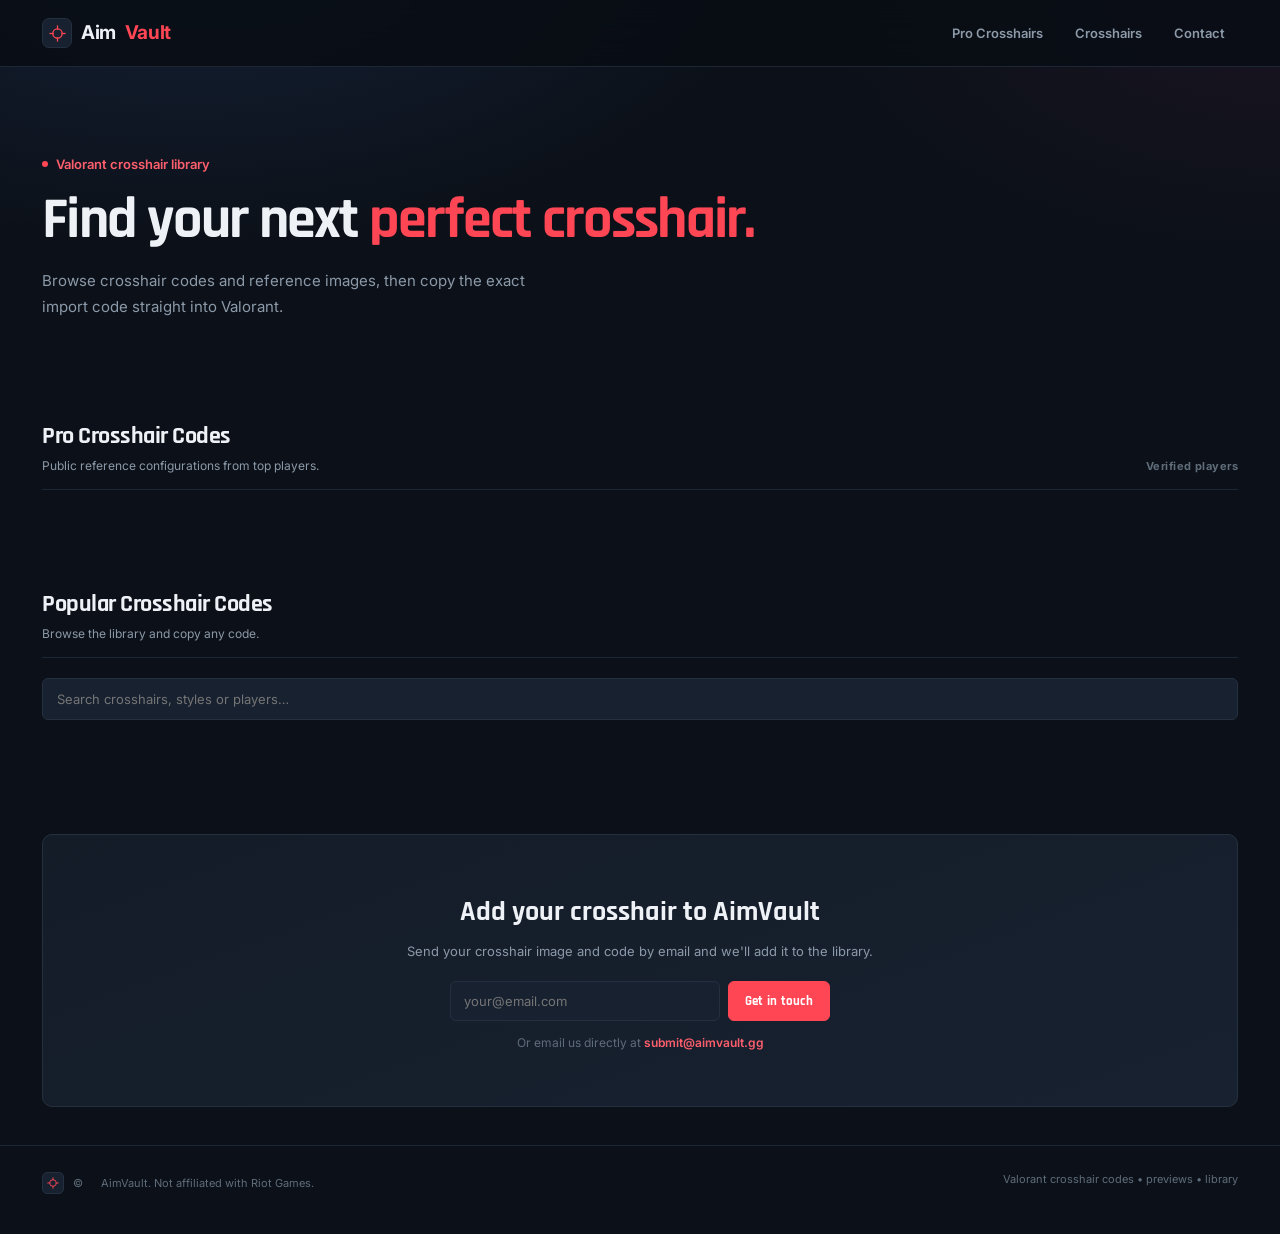
==== commit 6bdee367: "Update index.html" ====
--- a/index.html
+++ b/index.html
@@ -144,7 +144,7 @@
 <footer class="footer"><div class="wrap footer-row"><div style="display:flex;align-items:center;gap:9px"><span class="logo-mark" style="width:22px;height:22px;border-radius:5px"><svg width="12" height="12" viewBox="0 0 40 40" fill="none" xmlns="http://www.w3.org/2000/svg"><circle cx="20" cy="20" r="11" stroke="#ff4655" stroke-width="3"/><line x1="20" y1="1" x2="20" y2="11" stroke="#ff4655" stroke-width="3"/><line x1="20" y1="29" x2="20" y2="39" stroke="#ff4655" stroke-width="3"/><line x1="1" y1="20" x2="11" y2="20" stroke="#ff4655" stroke-width="3"/><line x1="29" y1="20" x2="39" y2="20" stroke="#ff4655" stroke-width="3"/></svg></span>© <span id="year"></span> AimVault. Not affiliated with Riot Games.</div><div>Valorant crosshair codes • previews • library</div></div></footer> <div class="toast" id="toast"></div>
 <script>
 const crosshairs=[
-{name:'Small Cyan',category:'Small • Cyan',color:'cyan',image:'https://cdn.phototourl.com/free/2026-08-31-8beddda9-408d-4ff3-b5d0-b315f5d99cf5.png',code:'0;P;c;5;h;0;f;0;0t;1;0l;3;0o;0;0a;1;0f;0;1t;3;1o;0;1a;1;1m;0;1f;0'},
+{name:'Small Cyan',category:'Small • Cyan',color:'cyan',image:'https://cdn.phototourl.com/free/2026-08-31-8beddda9-408d-4ff3-b5d0-b315f5d99cf5.png',code:'},
 {name:'Classic White',category:'Minimal • White',color:'white',image:'',code:'0;P;c;0;h;0;0l;4;0o;2;0a;1;0f;0;1b;0'},
 {name:'Green Precision',category:'Minimal • Green',color:'green',image:'',code:'0;P;c;1;h;0;0l;2;0o;2;0a;1;0f;0;1b;0'},
 {name:'Cyan Dot',category:'Dot • Cyan',color:'cyan',image:'',code:'0;P;c;5;h;0;d;1;z;1;0b;0;1b;0'},
@@ -154,8 +154,8 @@
 {name:'Tiny White Dot',category:'Dot • White',color:'white',image:'',code:'0;P;c;0;h;0;d;1;z;1;0b;0;1b;0'}
 ];
 const pros=[
-{name:'TenZ',meta:'Public reference code',color:'cyan',image:'',code:'0;P;c;5;h;0;m;1;0l;4;0o;2;0a;1;0f;0;1b;0'},
-{name:'Jinggg',meta:'Public reference code',color:'green',image:'',code:'0;P;c;1;o;1;0t;1;0l;2;0o;2;0a;1;0f;0;1b;0'},
+{name:'TenZ',meta:'Public reference code',color:'cyan',image:'https://cdn.phototourl.com/free/2026-08-31-8beddda9-408d-4ff3-b5d0-b315f5d99cf5.png',code:'0;s;1;P;c;5;h;0;m;1;0l;4;0o;2;0a;1;0f;0;1b;0;S;c;4;o;1'},
+{name:'small dot',meta:'Public reference code',color:'white',image:'https://cdn.phototourl.com/free/2026-09-02-fe0e12b1-537a-4a3e-8d9d-f0c54e6c2863.png',code:'0;P;d;1;f;0;0t;4;0l;1;0o;0;0a;1;0f;0;1b;0'},
 {name:'Chronicle',meta:'Public reference code',color:'white',image:'',code:'0;P;c;7;o;1;f;0;0t;1;0l;2;0o;2;0a;1;0f;0;1b;0'},
 {name:'nAts',meta:'Public reference code',color:'green',image:'',code:'0;P;c;1;o;1;0a;1;0l;2;0t;1;0o;2;0f;0;1b;0'}
 ];
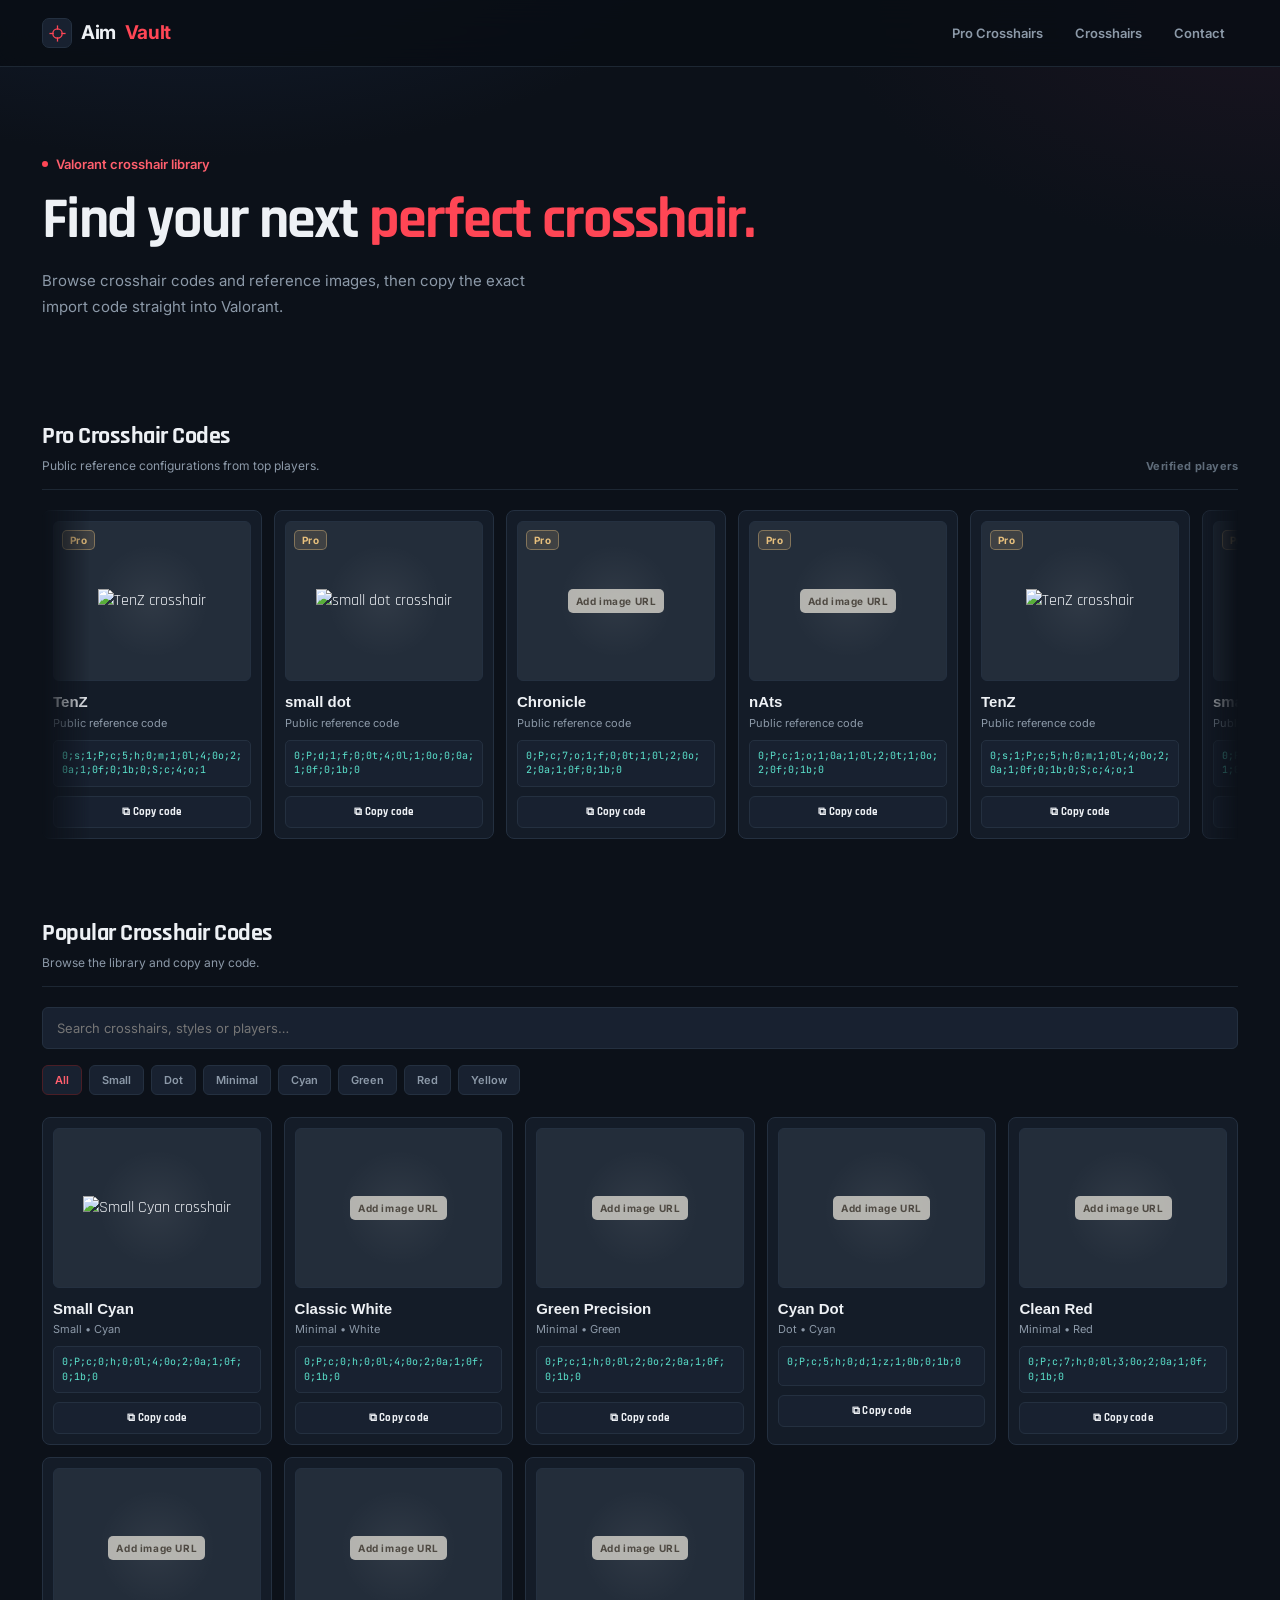
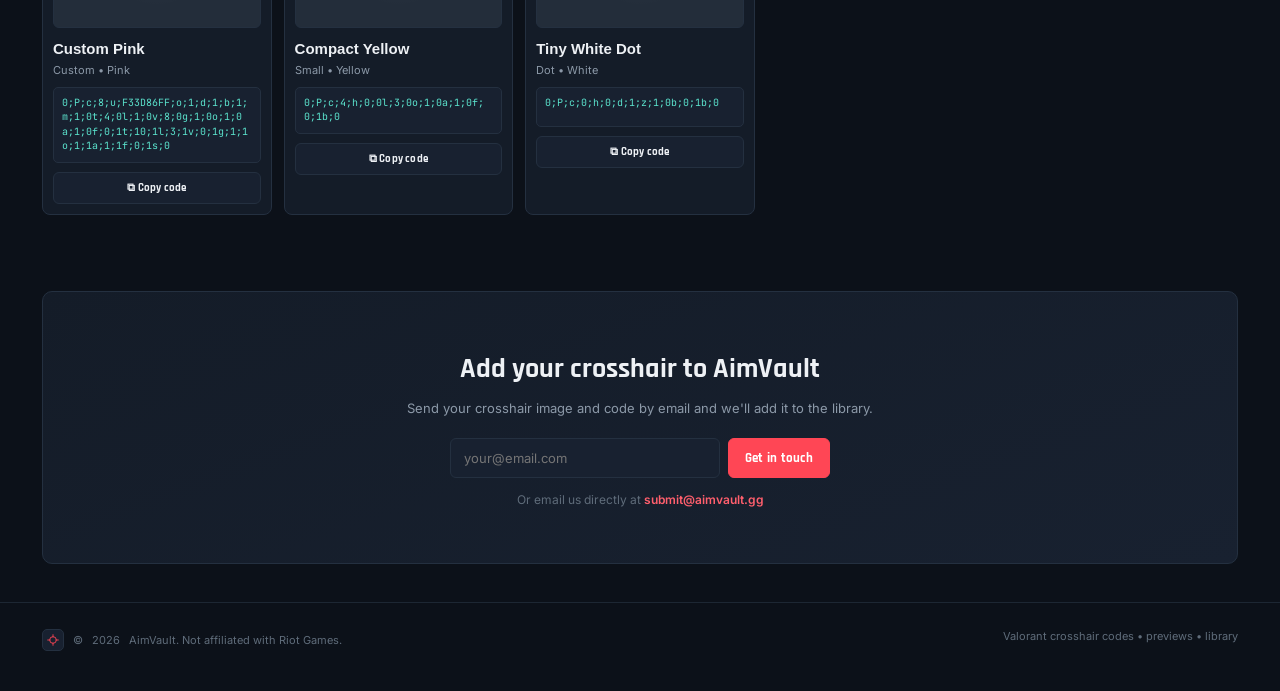
==== commit e51bb03e: "Update index.html" ====
--- a/index.html
+++ b/index.html
@@ -78,7 +78,7 @@
 .grid{display:grid;grid-template-columns:repeat(5,1fr);gap:12px}
 .card{padding:10px;min-width:0;transition:border-color .15s}
 .card:hover{border-color:#334252}
-.preview{height:160px;border-radius:6px;background-color:#232d3a;display:flex;align-items:center;justify-content:center;margin-bottom:10px;position:relative;overflow:hidden;border:1px solid var(--border);background-image:url('default.webp');background-size:cover;background-position:center;background-repeat:repeat}
+.preview{height:160px;border-radius:6px;background-color:#232d3a;display:flex;align-items:center;justify-content:center;margin-bottom:10px;position:relative;overflow:hidden;border:1px solid var(--border);background-size:cover;background-position:center;background-repeat:repeat}
 .preview::after{content:'';position:absolute;inset:0;background:radial-gradient(circle at center,rgba(255,255,255,.06),transparent 45%);pointer-events:none}
 .preview img{position:relative;z-index:1;width:auto;height:auto;max-width:100%;max-height:100%;object-fit:contain;display:block;image-rendering:pixelated;filter:none}
 .preview .image-placeholder{position:relative;z-index:2;font:700 10px Inter;color:#4f4a43;letter-spacing:.06em;background:rgba(235,230,220,.72);padding:6px 8px;border-radius:5px}
@@ -89,6 +89,14 @@
 .card-actions{display:grid;grid-template-columns:1fr;gap:7px}
 .card-actions button{width:100%;padding:8px 6px;font-size:11px}
 .empty{grid-column:1/-1;padding:35px;text-align:center;color:var(--dim)}
+
+/* Pro crosshairs — single-line auto-scrolling marquee */
+.marquee-wrap{overflow:hidden;position:relative;-webkit-mask-image:linear-gradient(90deg,transparent,#000 4%,#000 96%,transparent);mask-image:linear-gradient(90deg,transparent,#000 4%,#000 96%,transparent)}
+.marquee-track{display:flex;gap:12px;width:max-content;animation:marquee 26s linear infinite}
+.marquee-track:hover{animation-play-state:paused}
+.marquee-track .card{flex:0 0 220px}
+@keyframes marquee{from{transform:translateX(0)}to{transform:translateX(-50%)}}
+@media(prefers-reduced-motion:reduce){.marquee-track{animation:none}}
 
 .final{text-align:center;padding:56px 24px;border:1px solid var(--border);background:linear-gradient(160deg,var(--panel) 0%,var(--panel2) 100%);border-radius:10px}
 .final h2{font-size:28px;margin:0 0 10px;font-weight:700}
@@ -121,7 +129,7 @@
 
 <section class="section" id="pros"><div class="wrap">
 <div class="section-head"><div><h2>Pro Crosshair Codes</h2><p>Public reference configurations from top players.</p></div><span class="section-tag">Verified players</span></div>
-<div class="grid" id="proGrid"></div>
+<div class="marquee-wrap"><div class="marquee-track" id="proGrid"></div></div>
 </div></section>
 
 <section class="section" id="crosshairs"><div class="wrap">
@@ -144,7 +152,7 @@
 <footer class="footer"><div class="wrap footer-row"><div style="display:flex;align-items:center;gap:9px"><span class="logo-mark" style="width:22px;height:22px;border-radius:5px"><svg width="12" height="12" viewBox="0 0 40 40" fill="none" xmlns="http://www.w3.org/2000/svg"><circle cx="20" cy="20" r="11" stroke="#ff4655" stroke-width="3"/><line x1="20" y1="1" x2="20" y2="11" stroke="#ff4655" stroke-width="3"/><line x1="20" y1="29" x2="20" y2="39" stroke="#ff4655" stroke-width="3"/><line x1="1" y1="20" x2="11" y2="20" stroke="#ff4655" stroke-width="3"/><line x1="29" y1="20" x2="39" y2="20" stroke="#ff4655" stroke-width="3"/></svg></span>© <span id="year"></span> AimVault. Not affiliated with Riot Games.</div><div>Valorant crosshair codes • previews • library</div></div></footer> <div class="toast" id="toast"></div>
 <script>
 const crosshairs=[
-{name:'Small Cyan',category:'Small • Cyan',color:'cyan',image:'https://cdn.phototourl.com/free/2026-08-31-8beddda9-408d-4ff3-b5d0-b315f5d99cf5.png',code:'},
+{name:'Small Cyan',category:'Small • Cyan',color:'cyan',image:'https://cdn.phototourl.com/free/2026-08-31-8beddda9-408d-4ff3-b5d0-b315f5d99cf5.png',code:'0;P;c;0;h;0;0l;4;0o;2;0a;1;0f;0;1b;0'},
 {name:'Classic White',category:'Minimal • White',color:'white',image:'',code:'0;P;c;0;h;0;0l;4;0o;2;0a;1;0f;0;1b;0'},
 {name:'Green Precision',category:'Minimal • Green',color:'green',image:'',code:'0;P;c;1;h;0;0l;2;0o;2;0a;1;0f;0;1b;0'},
 {name:'Cyan Dot',category:'Dot • Cyan',color:'cyan',image:'',code:'0;P;c;5;h;0;d;1;z;1;0b;0;1b;0'},
@@ -162,7 +170,14 @@
 const filters=['All','Small','Dot','Minimal','Cyan','Green','Red','Yellow'];let active='All';
 function miniPreview(item,isPro){const img=item.image?`<img src="${item.image}" alt="${item.name} crosshair" loading="lazy" draggable="false">`:`<div class="image-placeholder">Add image URL</div>`;const badge=isPro?'<div class="badge-pro">Pro</div>':'';return `<div class="preview">${badge}${img}</div>`}
 function card(item,isPro){return `<article class="panel card">${miniPreview(item,isPro)}<h3>${item.name}</h3><div class="meta">${item.category||item.meta}</div><code class="code">${item.code}</code><div class="card-actions"><button class="btn btn-dark copy" data-code="${encodeURIComponent(item.code)}">⧉ Copy code</button></div></article>`}
-function render(){const q=document.getElementById('search').value.toLowerCase();const list=crosshairs.filter(x=>(active==='All'||(x.category+' '+x.color).toLowerCase().includes(active.toLowerCase()))&&(x.name+' '+x.category+' '+x.color).toLowerCase().includes(q));document.getElementById('crosshairGrid').innerHTML=list.length?list.map(x=>card(x,false)).join(''):'<div class="panel empty">No crosshairs found.</div>';document.getElementById('proGrid').innerHTML=pros.map(x=>card(x,true)).join('');document.getElementById('filters').innerHTML=filters.map(x=>`<button class="filter ${x===active?'active':''}" data-filter="${x}">${x}</button>`).join('')}
+function render(){
+  const q=document.getElementById('search').value.toLowerCase();
+  const list=crosshairs.filter(x=>(active==='All'||(x.category+' '+x.color).toLowerCase().includes(active.toLowerCase()))&&(x.name+' '+x.category+' '+x.color).toLowerCase().includes(q));
+  document.getElementById('crosshairGrid').innerHTML=list.length?list.map(x=>card(x,false)).join(''):'<div class="panel empty">No crosshairs found.</div>';
+  // duplicate the pro list so the marquee loop (translateX -50%) is seamless
+  document.getElementById('proGrid').innerHTML=[...pros,...pros].map(x=>card(x,true)).join('');
+  document.getElementById('filters').innerHTML=filters.map(x=>`<button class="filter ${x===active?'active':''}" data-filter="${x}">${x}</button>`).join('');
+}
 function toast(m){const t=document.getElementById('toast');t.textContent=m;t.classList.add('show');clearTimeout(window.__t);window.__t=setTimeout(()=>t.classList.remove('show'),1600)}
 async function copyCode(code){try{await navigator.clipboard.writeText(code);toast('Code copied.')}catch(e){window.prompt('Copy code:',code)}}
 document.addEventListener('click',e=>{const f=e.target.closest('[data-filter]');if(f){active=f.dataset.filter;render();return}const c=e.target.closest('.copy');if(c){copyCode(decodeURIComponent(c.dataset.code));return}});
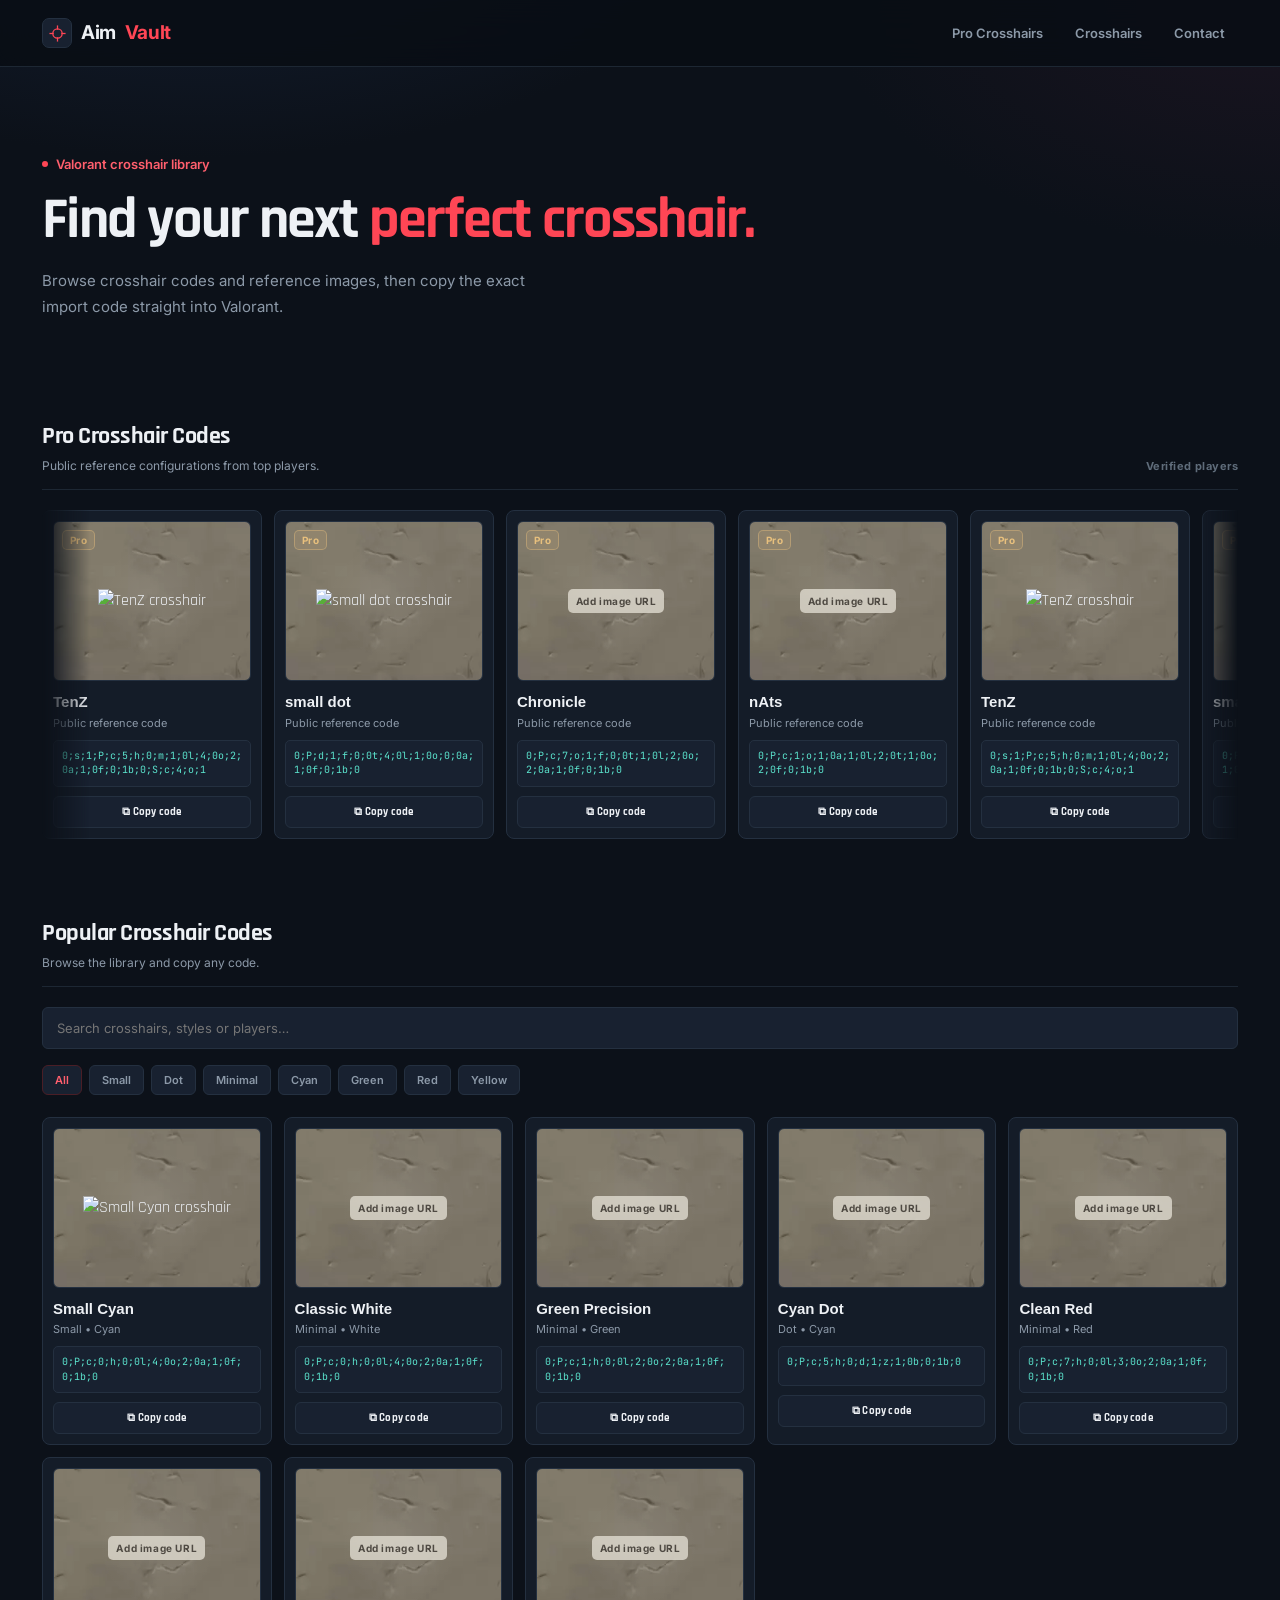
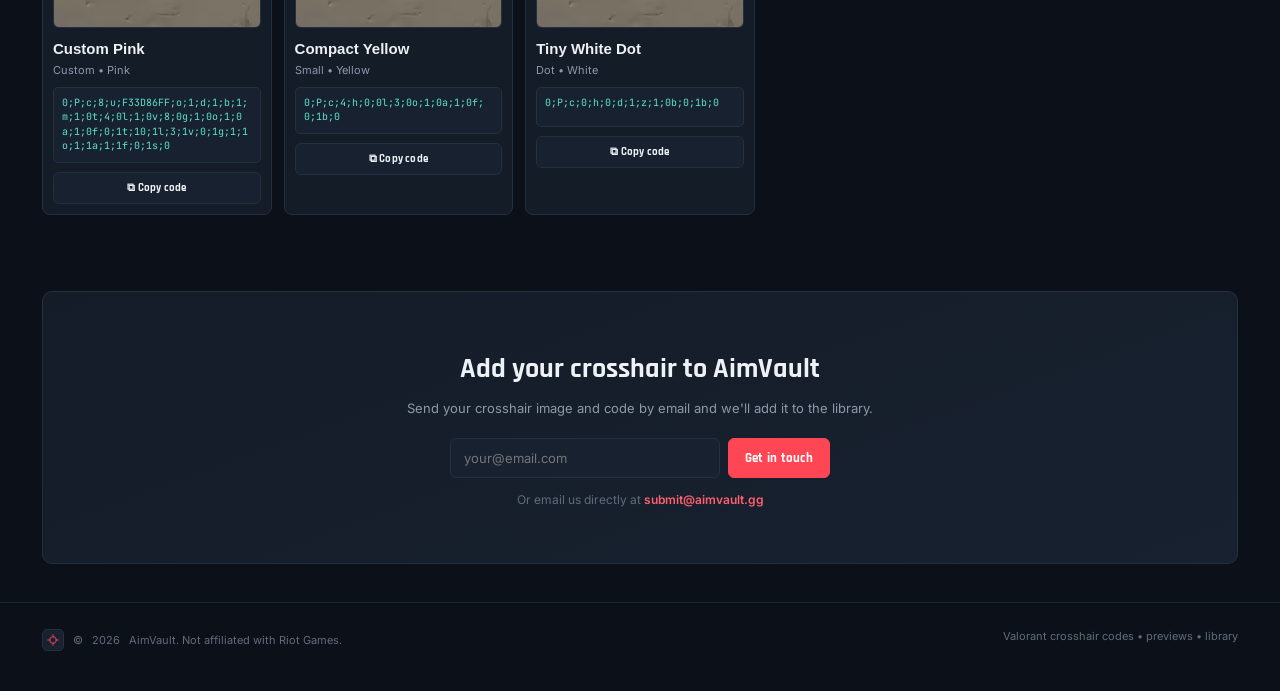
==== commit 67372e89: "Rename index (4).html to index.html" ====
--- a/index.html
+++ b/index.html
@@ -78,7 +78,7 @@
 .grid{display:grid;grid-template-columns:repeat(5,1fr);gap:12px}
 .card{padding:10px;min-width:0;transition:border-color .15s}
 .card:hover{border-color:#334252}
-.preview{height:160px;border-radius:6px;background-color:#232d3a;display:flex;align-items:center;justify-content:center;margin-bottom:10px;position:relative;overflow:hidden;border:1px solid var(--border);background-size:cover;background-position:center;background-repeat:repeat}
+.preview{height:160px;border-radius:6px;background-color:#232d3a;display:flex;align-items:center;justify-content:center;margin-bottom:10px;position:relative;overflow:hidden;border:1px solid var(--border);background-image:url('default.webp');background-size:cover;background-position:center;background-repeat:repeat}
 .preview::after{content:'';position:absolute;inset:0;background:radial-gradient(circle at center,rgba(255,255,255,.06),transparent 45%);pointer-events:none}
 .preview img{position:relative;z-index:1;width:auto;height:auto;max-width:100%;max-height:100%;object-fit:contain;display:block;image-rendering:pixelated;filter:none}
 .preview .image-placeholder{position:relative;z-index:2;font:700 10px Inter;color:#4f4a43;letter-spacing:.06em;background:rgba(235,230,220,.72);padding:6px 8px;border-radius:5px}
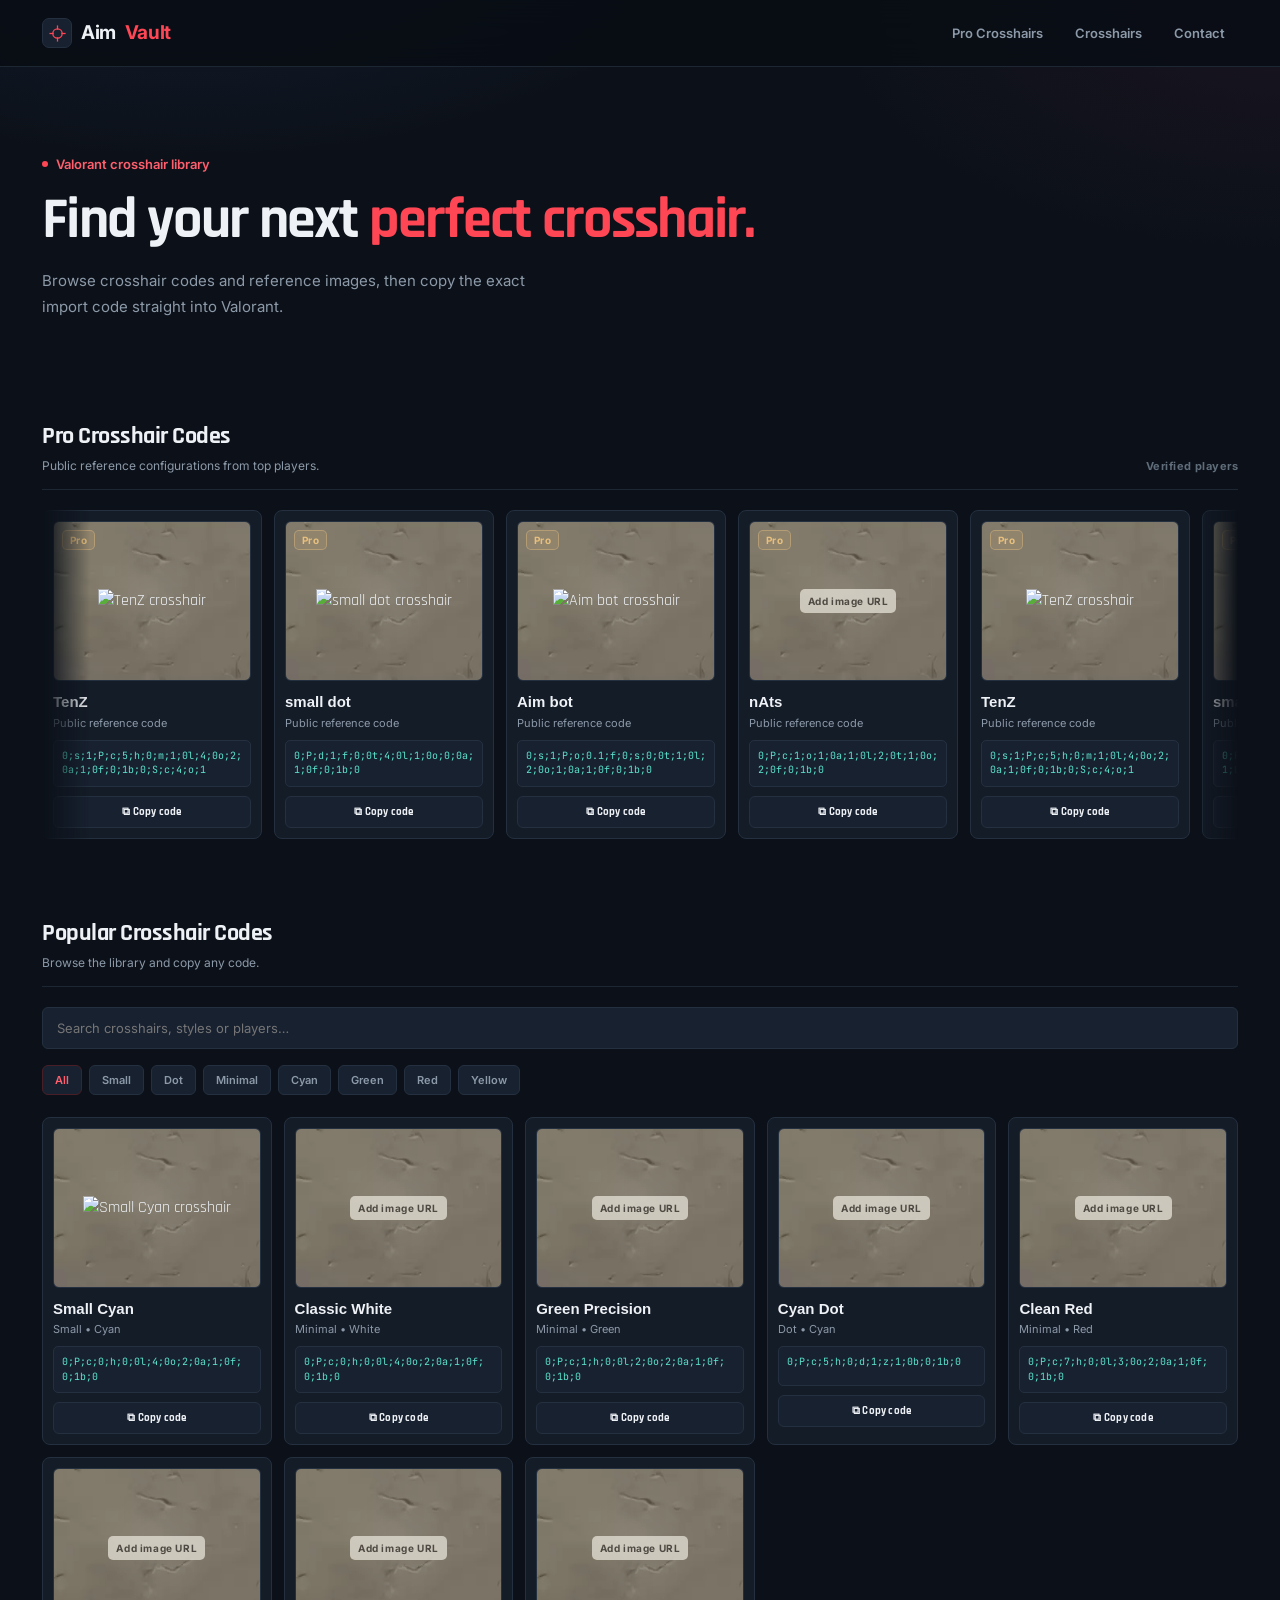
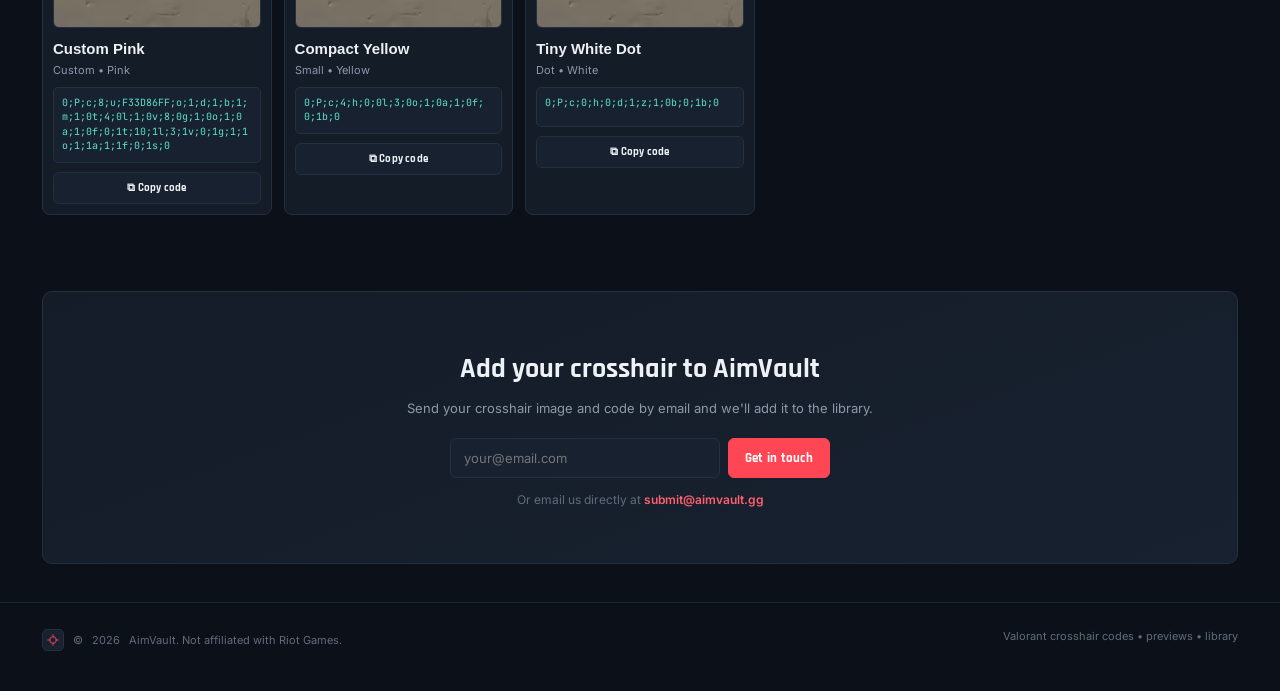
==== commit 6f4bb0ba: "Update index.html" ====
--- a/index.html
+++ b/index.html
@@ -164,7 +164,7 @@
 const pros=[
 {name:'TenZ',meta:'Public reference code',color:'cyan',image:'https://cdn.phototourl.com/free/2026-08-31-8beddda9-408d-4ff3-b5d0-b315f5d99cf5.png',code:'0;s;1;P;c;5;h;0;m;1;0l;4;0o;2;0a;1;0f;0;1b;0;S;c;4;o;1'},
 {name:'small dot',meta:'Public reference code',color:'white',image:'https://cdn.phototourl.com/free/2026-09-02-fe0e12b1-537a-4a3e-8d9d-f0c54e6c2863.png',code:'0;P;d;1;f;0;0t;4;0l;1;0o;0;0a;1;0f;0;1b;0'},
-{name:'Chronicle',meta:'Public reference code',color:'white',image:'',code:'0;P;c;7;o;1;f;0;0t;1;0l;2;0o;2;0a;1;0f;0;1b;0'},
+{name:'Aim bot',meta:'Public reference code',color:'white',image:'https://cdn.phototourl.com/free/2026-09-03-4de9ed7e-e591-4c5f-aaba-813fc6de20e0.png',code:'0;s;1;P;o;0.1;f;0;s;0;0t;1;0l;2;0o;1;0a;1;0f;0;1b;0'},
 {name:'nAts',meta:'Public reference code',color:'green',image:'',code:'0;P;c;1;o;1;0a;1;0l;2;0t;1;0o;2;0f;0;1b;0'}
 ];
 const filters=['All','Small','Dot','Minimal','Cyan','Green','Red','Yellow'];let active='All';
